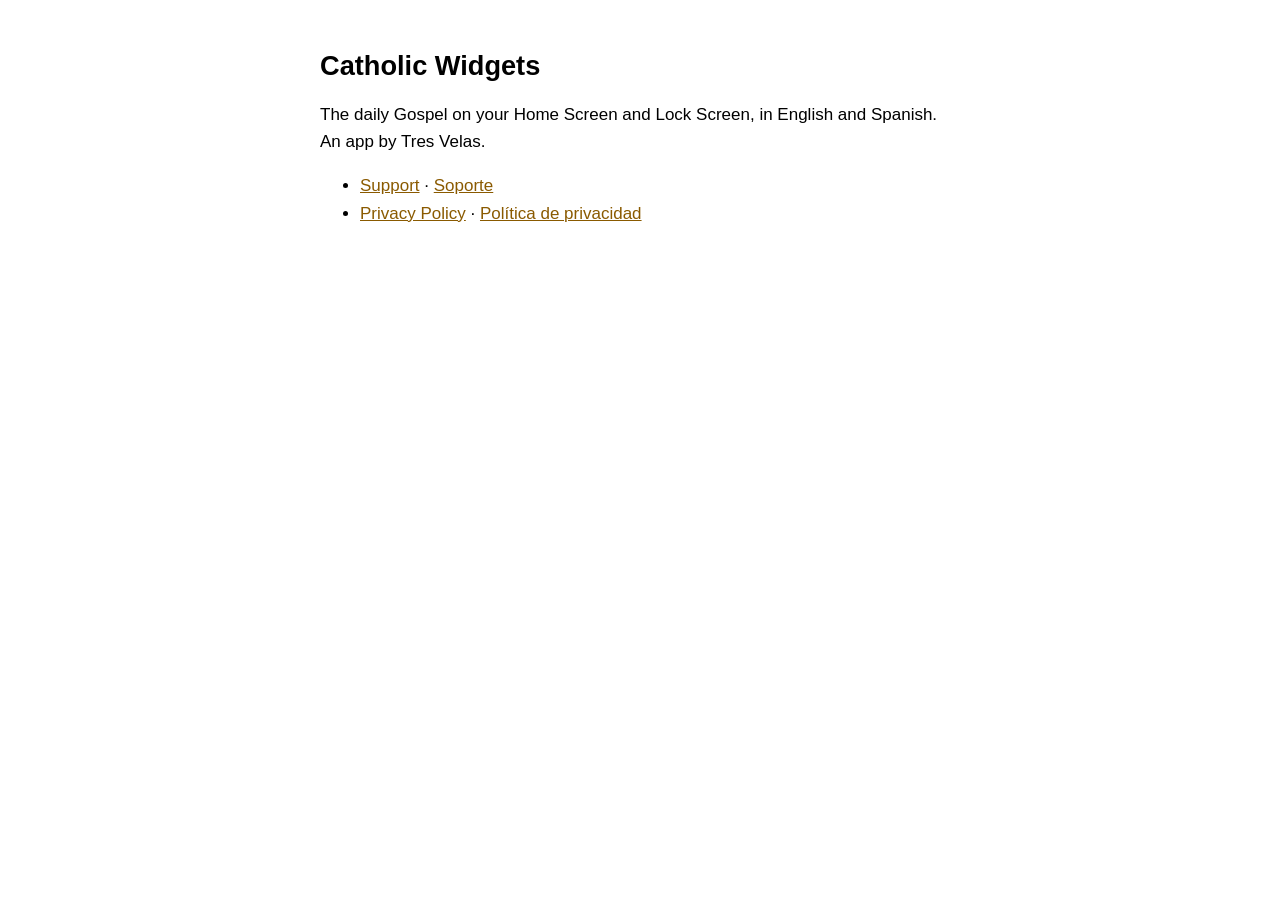
==== index.html @ 80abe58a "Publish support and privacy pages and the daily feed Co-Authored-By: Claude Fable 5.2 <noreply@anthr" ====
<!DOCTYPE html>
<html lang="en">
<head>
<meta charset="utf-8">
<meta name="viewport" content="width=device-width, initial-scale=1">
<title>Catholic Widgets</title>
<link rel="stylesheet" href="style.css">
</head>
<body>
<h1>Catholic Widgets</h1>
<p>The daily Gospel on your Home Screen and Lock Screen, in English and Spanish. An app by Tres Velas.</p>
<ul>
  <li><a href="support.html">Support</a> · <a href="support-es.html">Soporte</a></li>
  <li><a href="privacy.html">Privacy Policy</a> · <a href="privacy-es.html">Política de privacidad</a></li>
</ul>
</body>
</html>
---- style.css ----
:root { color-scheme: light dark; }
body {
  font: 17px/1.6 -apple-system, BlinkMacSystemFont, "Segoe UI", Roboto, sans-serif;
  max-width: 40rem;
  margin: 0 auto;
  padding: 2rem 1.25rem 4rem;
}
h1 { font-size: 1.7rem; line-height: 1.2; }
h2 { font-size: 1.15rem; margin-top: 2rem; }
.meta, .lang { color: gray; font-size: 0.9rem; }
a { color: #8a5a00; }
@media (prefers-color-scheme: dark) { a { color: #e6b455; } }
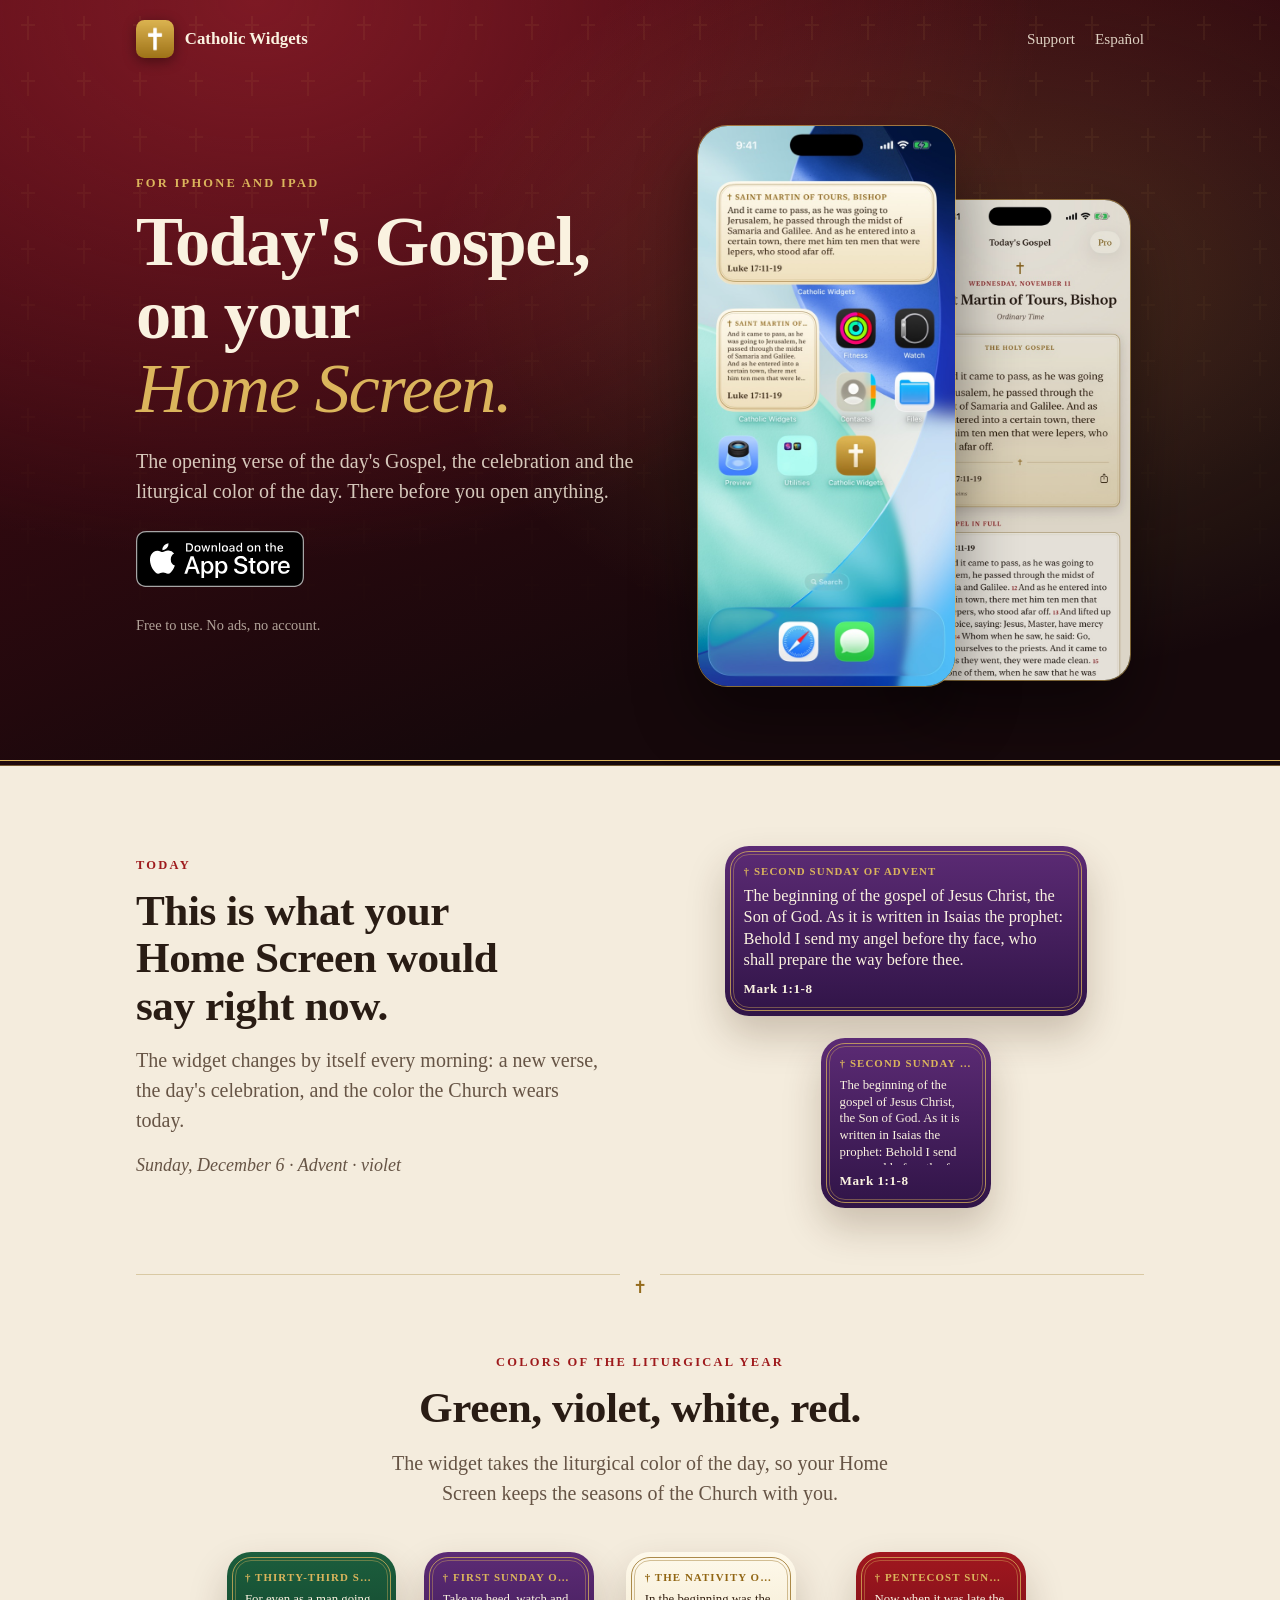
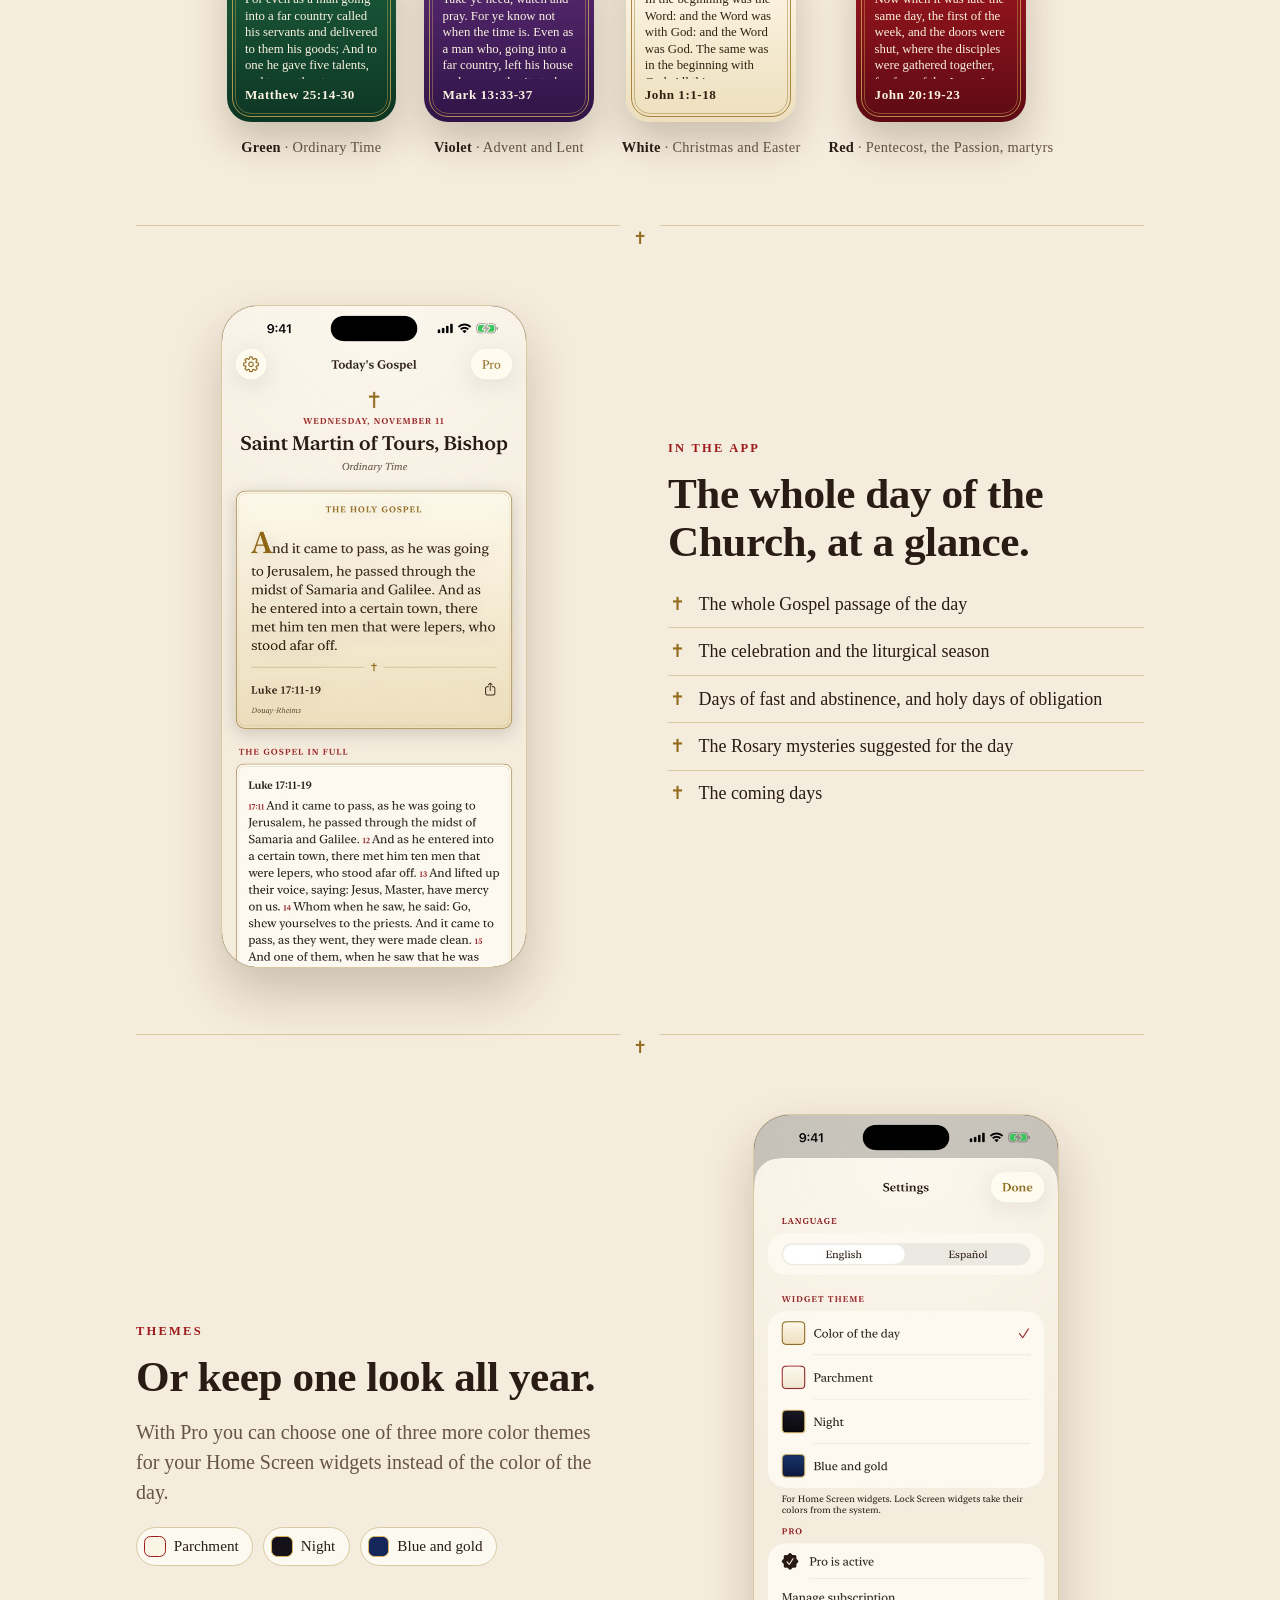
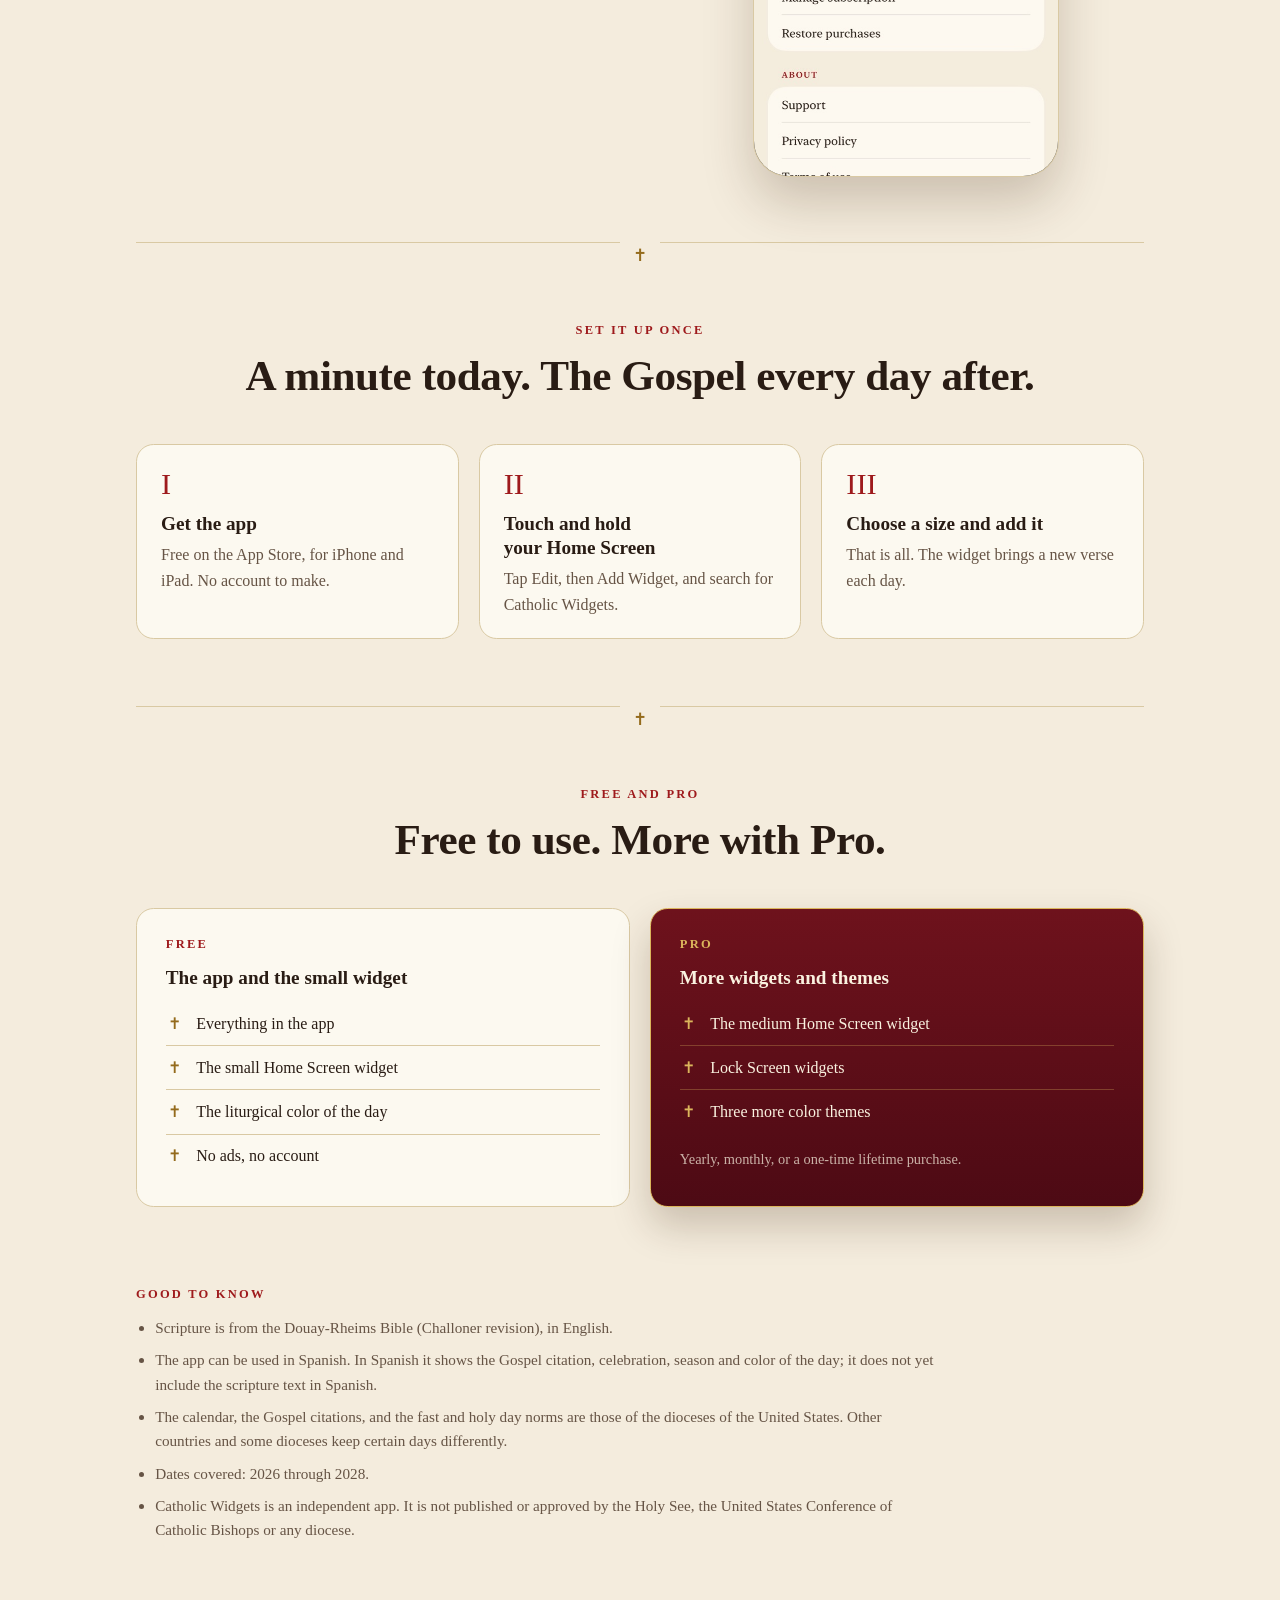
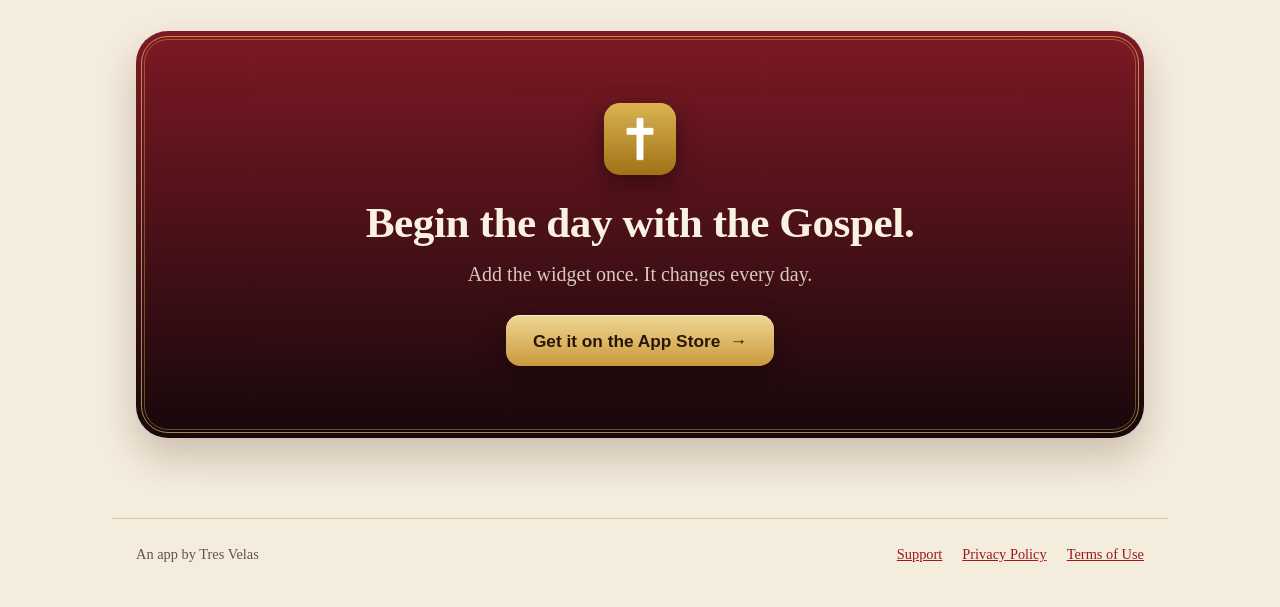
==== commit c26caafd: "Publish the landing page in English and Spanish Source: catholic-widgets-app 84e1ea7." ====
--- a/index.html
+++ b/index.html
@@ -3,15 +3,190 @@
 <head>
 <meta charset="utf-8">
 <meta name="viewport" content="width=device-width, initial-scale=1">
-<title>Catholic Widgets</title>
-<link rel="stylesheet" href="style.css">
+<title>Catholic Widgets: the daily Gospel on your Home Screen</title>
+<meta name="description" content="The opening of today's Gospel on your iPhone Home Screen and Lock Screen, with the celebration and liturgical color of the day. English and Spanish. No ads, no account.">
+<meta name="apple-itunes-app" content="app-id=6833285735">
+<meta name="theme-color" content="#4d0a14">
+<meta property="og:type" content="website">
+<meta property="og:title" content="Catholic Widgets: the daily Gospel on your Home Screen">
+<meta property="og:description" content="Today's Gospel, celebration and liturgical color on your Home Screen and Lock Screen.">
+<meta property="og:image" content="https://tresvelas.github.io/catholic-widgets/img/home-en.jpg">
+<link rel="alternate" hreflang="es" href="index-es.html">
+<link rel="icon" href="img/icon.png">
+<link rel="apple-touch-icon" href="img/icon.png">
+<link rel="stylesheet" href="landing.css">
 </head>
 <body>
-<h1>Catholic Widgets</h1>
-<p>The daily Gospel on your Home Screen and Lock Screen, in English and Spanish. An app by Tres Velas.</p>
-<ul>
-  <li><a href="support.html">Support</a> · <a href="support-es.html">Soporte</a></li>
-  <li><a href="privacy.html">Privacy Policy</a> · <a href="privacy-es.html">Política de privacidad</a></li>
-</ul>
+
+<div class="hero">
+  <header class="wrap top">
+    <a class="brand" href="index.html"><img src="img/icon.png" alt="" width="40" height="40">Catholic Widgets</a>
+    <nav>
+      <a class="hide-s" href="support.html">Support</a>
+      <a href="index-es.html" lang="es">Español</a>
+    </nav>
+  </header>
+
+  <div class="wrap hero-grid">
+    <div>
+      <p class="label">For iPhone and iPad</p>
+      <h1>Today's Gospel, on your <em>Home Screen.</em></h1>
+      <p class="lede">The opening verse of the day's Gospel, the celebration and the liturgical color of the day. There before you open anything.</p>
+      <a class="badge" href="https://apps.apple.com/app/id6833285735"><img src="img/app-store-badge-en.svg" width="120" height="40" alt="Download on the App Store"></a>
+      <span class="small cta-note">Free to use. No ads, no account.</span>
+    </div>
+    <div class="duo">
+      <div class="shot"><img src="img/home-en.jpg" width="598" height="1300" alt="An iPhone Home Screen with two Catholic Widgets showing the day's Gospel verse and celebration"></div>
+      <div class="shot"><img src="img/today-en.jpg" width="598" height="1300" alt="The Today screen of the app with the Gospel passage of the day"></div>
+    </div>
+  </div>
+</div>
+
+<main>
+
+<section class="wrap split reveal" id="today" hidden>
+  <div>
+    <p class="label">Today</p>
+    <h2>This is what your Home Screen would say right now.</h2>
+    <p class="lede">The widget changes by itself every morning: a new verse, the day's celebration, and the color the Church wears today.</p>
+    <p class="today-date"></p>
+  </div>
+  <div class="today-widgets" aria-label="Today's widget, in two sizes">
+    <div class="w w-md"><p class="w-h"></p><p class="w-t"></p><p class="w-r"></p></div>
+    <div class="w w-sm"><p class="w-h"></p><p class="w-t"></p><p class="w-r"></p></div>
+  </div>
+</section>
+
+<hr class="rule" id="today-rule" hidden>
+
+<section class="wrap colors reveal">
+  <p class="label">Colors of the liturgical year</p>
+  <h2>Green, violet, white, red.</h2>
+  <p class="lede">The widget takes the liturgical color of the day, so your Home Screen keeps the seasons of the Church with you.</p>
+  <ul class="swatches">
+    <li>
+      <div class="w w-sm"><p class="w-h">Thirty-Third Sunday in Ordinary Time</p><p class="w-t">For even as a man going into a far country called his servants and delivered to them his goods; And to one he gave five talents, and to another two, and to another one, to every one according to his proper ability…</p><p class="w-r">Matthew 25:14-30</p></div>
+      <span class="small"><b>Green</b> · Ordinary Time</span>
+    </li>
+    <li>
+      <div class="w w-sm violet"><p class="w-h">First Sunday of Advent</p><p class="w-t">Take ye heed, watch and pray. For ye know not when the time is. Even as a man who, going into a far country, left his house and gave authority to his servants over every work and commanded the porter to watch.</p><p class="w-r">Mark 13:33-37</p></div>
+      <span class="small"><b>Violet</b> · Advent and Lent</span>
+    </li>
+    <li>
+      <div class="w w-sm white"><p class="w-h">The Nativity of the Lord (Christmas)</p><p class="w-t">In the beginning was the Word: and the Word was with God: and the Word was God. The same was in the beginning with God. All things were made by him: and without him was made nothing that was made.</p><p class="w-r">John 1:1-18</p></div>
+      <span class="small"><b>White</b> · Christmas and Easter</span>
+    </li>
+    <li>
+      <div class="w w-sm red"><p class="w-h">Pentecost Sunday</p><p class="w-t">Now when it was late the same day, the first of the week, and the doors were shut, where the disciples were gathered together, for fear of the Jews, Jesus came and stood in the midst and said to them: Peace be to you.</p><p class="w-r">John 20:19-23</p></div>
+      <span class="small"><b>Red</b> · Pentecost, the Passion, martyrs</span>
+    </li>
+  </ul>
+</section>
+
+<hr class="rule">
+
+<section class="wrap split reveal">
+  <div class="shot solo"><img src="img/today-en.jpg" width="598" height="1300" loading="lazy" alt="The Today screen of the app with the Gospel passage of the day"></div>
+  <div>
+    <p class="label">In the app</p>
+    <h2>The whole day of the Church, at a glance.</h2>
+    <ul class="ticks">
+      <li>The whole Gospel passage of the day</li>
+      <li>The celebration and the liturgical season</li>
+      <li>Days of fast and abstinence, and holy days of obligation</li>
+      <li>The Rosary mysteries suggested for the day</li>
+      <li>The coming days</li>
+    </ul>
+  </div>
+</section>
+
+<hr class="rule">
+
+<section class="wrap split flip reveal">
+  <div class="shot solo"><img src="img/themes-en.jpg" width="598" height="1300" loading="lazy" alt="The theme picker with four widget color themes"></div>
+  <div>
+    <p class="label">Themes</p>
+    <h2>Or keep one look all year.</h2>
+    <p class="lede">With Pro you can choose one of three more color themes for your Home Screen widgets instead of the color of the day.</p>
+    <ul class="themes">
+      <li><i style="background:#fbf5e6;border-color:#9e1a1c"></i>Parchment</li>
+      <li><i style="background:#14111a"></i>Night</li>
+      <li><i style="background:#14265a"></i>Blue and gold</li>
+    </ul>
+  </div>
+</section>
+
+<hr class="rule">
+
+<section class="wrap center reveal">
+  <p class="label">Set it up once</p>
+  <h2>A minute today. The Gospel every day after.</h2>
+  <ol class="steps">
+    <li><h3>Get the app</h3><p>Free on the App Store, for iPhone and iPad. No account to make.</p></li>
+    <li><h3>Touch and hold your Home Screen</h3><p>Tap Edit, then Add Widget, and search for Catholic Widgets.</p></li>
+    <li><h3>Choose a size and add it</h3><p>That is all. The widget brings a new verse each day.</p></li>
+  </ol>
+</section>
+
+<hr class="rule">
+
+<section class="wrap center reveal">
+  <p class="label">Free and Pro</p>
+  <h2>Free to use. More with Pro.</h2>
+  <div class="cards">
+    <div class="card">
+      <p class="label">Free</p>
+      <h3>The app and the small widget</h3>
+      <ul class="ticks">
+        <li>Everything in the app</li>
+        <li>The small Home Screen widget</li>
+        <li>The liturgical color of the day</li>
+        <li>No ads, no account</li>
+      </ul>
+    </div>
+    <div class="card pro">
+      <p class="label">Pro</p>
+      <h3>More widgets and themes</h3>
+      <ul class="ticks">
+        <li>The medium Home Screen widget</li>
+        <li>Lock Screen widgets</li>
+        <li>Three more color themes</li>
+      </ul>
+      <p class="small">Yearly, monthly, or a one-time lifetime purchase.</p>
+    </div>
+  </div>
+</section>
+
+<section class="wrap notes">
+  <p class="label">Good to know</p>
+  <ul>
+    <li>Scripture is from the Douay-Rheims Bible (Challoner revision), in English.</li>
+    <li>The app can be used in Spanish. In Spanish it shows the Gospel citation, celebration, season and color of the day; it does not yet include the scripture text in Spanish.</li>
+    <li>The calendar, the Gospel citations, and the fast and holy day norms are those of the dioceses of the United States. Other countries and some dioceses keep certain days differently.</li>
+    <li>Dates covered: 2026 through 2028.</li>
+    <li>Catholic Widgets is an independent app. It is not published or approved by the Holy See, the United States Conference of Catholic Bishops or any diocese.</li>
+  </ul>
+</section>
+
+<section class="wrap closing reveal">
+  <div class="w">
+    <img src="img/icon.png" alt="" width="72" height="72" loading="lazy">
+    <h2>Begin the day with the Gospel.</h2>
+    <p class="lede">Add the widget once. It changes every day.</p>
+    <a class="cta" href="https://apps.apple.com/app/id6833285735">Get it on the App Store</a>
+  </div>
+</section>
+</main>
+
+<footer class="wrap">
+  <span>An app by Tres Velas</span>
+  <nav>
+    <a href="support.html">Support</a>
+    <a href="privacy.html">Privacy Policy</a>
+    <a href="https://www.apple.com/legal/internet-services/itunes/dev/stdeula/">Terms of Use</a>
+  </nav>
+</footer>
+
+<script src="landing.js" defer></script>
 </body>
 </html>
--- a/landing.css
+++ b/landing.css
@@ -0,0 +1,373 @@
+/* Landing page only. The support and privacy pages use style.css.
+   Colours follow the app's missal theme (Shared/Theme.swift). */
+:root {
+  color-scheme: light dark;
+  --parchment: #f4ecdd;
+  --vellum: #fcf9f0;
+  --ink: #291c14;
+  --ink-soft: #665445;
+  --rubric: #9e1a1c;
+  --gold: #946b1c;
+  --rule: #d9c9a3;
+  --shadow: rgba(60, 30, 10, 0.22);
+  /* Fixed tones, the same in light and dark. */
+  --burgundy: #6e121c;
+  --burgundy-deep: #4d0a14;
+  --night: #16080b;
+  --ivory: #faf2e0;
+  --gold-leaf: #dbb55c;
+  --serif: ui-serif, "New York", "Iowan Old Style", "Palatino Linotype", Palatino, "Book Antiqua", Georgia, serif;
+  --sans: -apple-system, BlinkMacSystemFont, "Segoe UI", Roboto, sans-serif;
+}
+@media (prefers-color-scheme: dark) {
+  :root {
+    --parchment: #110e11;
+    --vellum: #201c1b;
+    --ink: #ede3cc;
+    --ink-soft: #b3a68f;
+    --rubric: #e0665c;
+    --gold: #d6ad57;
+    --rule: #4a3f2c;
+    --shadow: rgba(0, 0, 0, 0.5);
+  }
+}
+
+* { box-sizing: border-box; }
+html { -webkit-text-size-adjust: 100%; scroll-behavior: smooth; }
+body {
+  margin: 0;
+  background: var(--parchment);
+  color: var(--ink);
+  font: 18px/1.6 var(--serif);
+  -webkit-font-smoothing: antialiased;
+}
+a { color: var(--rubric); }
+img { max-width: 100%; height: auto; display: block; }
+[hidden] { display: none !important; }
+
+.wrap { max-width: 66rem; margin: 0 auto; padding-left: 1.5rem; padding-right: 1.5rem; }
+
+.label {
+  font: 600 0.78rem/1.2 var(--serif);
+  letter-spacing: 0.18em;
+  text-transform: uppercase;
+  color: var(--rubric);
+  margin: 0 0 0.9rem;
+}
+h1, h2, h3 { font-weight: 600; text-wrap: balance; }
+h1 { font-size: clamp(2.5rem, 6vw, 4.4rem); line-height: 1.04; margin: 0 0 1.3rem; letter-spacing: -0.02em; }
+h2 { font-size: clamp(1.8rem, 3.6vw, 2.7rem); line-height: 1.1; margin: 0 0 1rem; letter-spacing: -0.01em; }
+h3 { font-size: 1.2rem; line-height: 1.25; margin: 0 0 0.4rem; }
+p { margin: 0 0 1rem; }
+.lede { font-size: 1.25rem; line-height: 1.5; color: var(--ink-soft); max-width: 33rem; }
+.small { font-size: 0.9rem; color: var(--ink-soft); }
+.center { text-align: center; }
+.center .lede, .colors .lede { margin-left: auto; margin-right: auto; }
+
+/* ---------- Hero: always dark, like a missal cover ---------- */
+.hero {
+  position: relative;
+  overflow: hidden;
+  color: var(--ivory);
+  background:
+    radial-gradient(60rem 40rem at 78% 38%, rgba(219, 181, 92, 0.2), transparent 60%),
+    radial-gradient(70rem 50rem at 20% 0%, #7d1924, transparent 70%),
+    linear-gradient(160deg, var(--burgundy-deep), var(--night) 75%);
+}
+.hero::before { /* faint field of crosses, as on a stamped binding */
+  content: "";
+  position: absolute;
+  inset: 0;
+  opacity: 0.07;
+  background-image: url("data:image/svg+xml,%3Csvg xmlns='http://www.w3.org/2000/svg' width='56' height='56'%3E%3Cpath d='M27 16h2v8h6v2h-6v14h-2V26h-6v-2h6z' fill='%23dbb55c'/%3E%3C/svg%3E");
+  -webkit-mask-image: linear-gradient(to bottom, #000, transparent 85%);
+  mask-image: linear-gradient(to bottom, #000, transparent 85%);
+  pointer-events: none;
+}
+.hero::after { /* gold fillet along the lower edge */
+  content: "";
+  position: absolute;
+  left: 0; right: 0; bottom: 0;
+  height: 4px;
+  border-top: 1px solid var(--gold-leaf);
+  border-bottom: 1px solid rgba(219, 181, 92, 0.45);
+}
+.hero > * { position: relative; }
+
+.top {
+  display: flex;
+  justify-content: space-between;
+  align-items: center;
+  padding-top: 1.25rem;
+  padding-bottom: 1.25rem;
+  font-size: 0.95rem;
+}
+.top a { color: var(--ivory); text-decoration: none; }
+.top nav { display: flex; align-items: center; gap: 1.25rem; }
+.top nav a { opacity: 0.85; }
+.top nav a:hover { opacity: 1; text-decoration: underline; }
+.brand { display: flex; align-items: center; gap: 0.65rem; font-weight: 600; font-size: 1.05rem; }
+.brand img { width: 2.4rem; height: 2.4rem; border-radius: 22%; box-shadow: 0 0.2rem 0.8rem rgba(0, 0, 0, 0.4); }
+
+.hero-grid {
+  display: grid;
+  grid-template-columns: 1.05fr 0.95fr;
+  gap: 2.5rem;
+  align-items: center;
+  padding-top: 3rem;
+  padding-bottom: 5rem;
+}
+.hero .label { color: var(--gold-leaf); }
+.hero h1 em { font-style: italic; font-weight: 500; color: var(--gold-leaf); }
+.hero .lede { color: rgba(250, 242, 224, 0.82); }
+.hero .small { color: rgba(250, 242, 224, 0.66); }
+
+.cta {
+  display: inline-flex;
+  align-items: center;
+  gap: 0.6rem;
+  margin-top: 0.9rem;
+  padding: 0.95rem 1.7rem;
+  border-radius: 0.9rem;
+  background: linear-gradient(#f0d795, #c9993a);
+  color: #2a1608;
+  text-decoration: none;
+  font: 600 1.08rem/1.2 var(--sans);
+  box-shadow: 0 0.6rem 1.6rem rgba(0, 0, 0, 0.35), inset 0 1px 0 rgba(255, 255, 255, 0.55);
+  transition: transform 0.15s ease, filter 0.15s ease;
+}
+.cta::after { content: "\2192"; transition: transform 0.15s ease; }
+.cta:hover, .cta:focus-visible { filter: brightness(1.06); transform: translateY(-1px); }
+.cta:hover::after { transform: translateX(3px); }
+.cta-note { display: block; margin-top: 0.9rem; }
+/* Apple's official badge, unaltered. Apple asks for at least 40px height and clear space around it. */
+.badge { display: inline-block; margin: 0.6rem 0 0.2rem; border-radius: 0.6rem; }
+.badge img { height: 3.5rem; width: auto; }
+.cta.red {
+  background: linear-gradient(var(--burgundy), var(--burgundy-deep));
+  color: var(--ivory);
+  border: 1px solid var(--gold-leaf);
+  box-shadow: 0 0.6rem 1.4rem var(--shadow);
+}
+
+/* A screenshot, shown as a screenshot: rounded, with a gold hairline. */
+.shot {
+  border-radius: 11.5% / 5.3%;
+  overflow: hidden;
+  box-shadow: 0 0 0 1px rgba(219, 181, 92, 0.6), 0 2rem 4rem rgba(0, 0, 0, 0.45);
+  background: #1b1716;
+}
+.shot img { width: 100%; }
+.duo { display: flex; justify-content: center; align-items: flex-start; }
+.duo .shot:first-child { width: 56%; z-index: 2; }
+.duo .shot:last-child { width: 48%; margin-left: -10%; margin-top: 16%; filter: brightness(0.9); }
+.solo { width: min(100%, 19rem); margin: 0 auto; box-shadow: 0 0 0 1px var(--rule), 0 1.6rem 3.2rem var(--shadow); }
+
+/* ---------- Sections ---------- */
+section { padding-top: 5rem; padding-bottom: 5rem; }
+.rule {
+  border: 0;
+  height: 1px;
+  background: var(--rule);
+  margin: 0 auto;
+  max-width: 63rem;
+  overflow: visible;
+}
+.rule::after {
+  content: "\271D";
+  display: block;
+  width: 2.5rem;
+  margin: -0.85rem auto 0;
+  text-align: center;
+  color: var(--gold);
+  background: var(--parchment);
+  font-size: 1.05rem;
+  line-height: 1.7rem;
+}
+
+.split {
+  display: grid;
+  grid-template-columns: 1fr 1fr;
+  gap: 3.5rem;
+  align-items: center;
+}
+.split.flip > :first-child { order: 2; }
+
+/* ---------- Widgets drawn in CSS, in the vestment colours of Theme.swift ---------- */
+.w {
+  --top: #1c5e3d; --bottom: #0d3624; --w-ink: var(--ivory); --w-accent: var(--gold-leaf);
+  position: relative;
+  display: flex;
+  flex-direction: column;
+  gap: 0.3rem;
+  padding: 1.05rem 1.15rem;
+  border-radius: 1.5rem;
+  background: linear-gradient(var(--top), var(--bottom));
+  color: var(--w-ink);
+  box-shadow: 0 1.2rem 2.4rem var(--shadow);
+  text-align: left;
+}
+.w::before, .w::after {
+  content: "";
+  position: absolute;
+  pointer-events: none;
+  border: 1px solid var(--w-accent);
+}
+.w::before { inset: 5px; border-radius: calc(1.5rem - 5px); opacity: 0.75; }
+.w::after { inset: 8px; border-radius: calc(1.5rem - 8px); opacity: 0.4; }
+.w.white { --top: #fef9eb; --bottom: #eddfbd; --w-ink: #332112; --w-accent: #916614; }
+.w.red { --top: #a1171f; --bottom: #5c0a14; }
+.w.violet { --top: #5c2b75; --bottom: #301447; }
+.w p { margin: 0; }
+.w-h {
+  font-size: 0.68rem;
+  font-weight: 600;
+  letter-spacing: 0.1em;
+  text-transform: uppercase;
+  color: var(--w-accent);
+  white-space: nowrap;
+  overflow: hidden;
+  text-overflow: ellipsis;
+}
+.w-h::before { content: "\2020\00a0"; }
+.w-t {
+  flex: 1;
+  min-height: 0;
+  display: -webkit-box;
+  -webkit-box-orient: vertical;
+  overflow: hidden;
+  line-height: 1.3;
+}
+.w-r { font-size: 0.82rem; font-weight: 600; letter-spacing: 0.04em; white-space: nowrap; overflow: hidden; text-overflow: ellipsis; }
+.w-sm { width: 10.6rem; height: 10.6rem; }
+.w-sm .w-t { font-size: 0.8rem; -webkit-line-clamp: 6; line-clamp: 6; }
+.w-md { width: min(100%, 22.6rem); height: 10.6rem; }
+.w-md .w-t { font-size: 1.02rem; -webkit-line-clamp: 4; line-clamp: 4; }
+
+.today-widgets { display: flex; flex-direction: column; align-items: center; gap: 1.4rem; }
+.today-date { font-style: italic; color: var(--ink-soft); }
+
+.colors { text-align: center; }
+.swatches {
+  display: grid;
+  grid-template-columns: repeat(4, auto);
+  justify-content: center;
+  gap: 2rem 1.75rem;
+  margin: 2.75rem 0 0;
+  padding: 0;
+  list-style: none;
+}
+.swatches li { display: flex; flex-direction: column; align-items: center; gap: 0.9rem; }
+.swatches .small { letter-spacing: 0.02em; }
+.swatches b { color: var(--ink); font-weight: 600; }
+
+/* ---------- Lists, steps, cards ---------- */
+.ticks { list-style: none; padding: 0; margin: 0 0 1rem; }
+.ticks li { position: relative; padding: 0.55rem 0 0.55rem 1.9rem; border-bottom: 1px solid var(--rule); }
+.ticks li:last-child { border-bottom: 0; }
+.ticks li::before { content: "\271D"; position: absolute; left: 0.15rem; color: var(--gold); }
+
+.themes { display: flex; flex-wrap: wrap; gap: 0.6rem; margin: 1.25rem 0 0; padding: 0; list-style: none; }
+.themes li {
+  display: inline-flex; align-items: center; gap: 0.5rem;
+  padding: 0.4rem 0.85rem 0.4rem 0.45rem;
+  border: 1px solid var(--rule); border-radius: 999px; background: var(--vellum);
+  font-size: 0.95rem;
+}
+.themes i { width: 1.35rem; height: 1.35rem; border-radius: 0.4rem; border: 1px solid var(--gold-leaf); }
+
+.steps { display: grid; grid-template-columns: repeat(3, 1fr); gap: 1.25rem; margin: 2.75rem 0 0; padding: 0; list-style: none; counter-reset: step; text-align: left; }
+.steps li {
+  counter-increment: step;
+  background: var(--vellum);
+  border: 1px solid var(--rule);
+  border-radius: 1.1rem;
+  padding: 1.5rem 1.5rem 1.3rem;
+}
+.steps li::before {
+  content: counter(step, upper-roman);
+  display: block;
+  font-size: 1.9rem;
+  line-height: 1;
+  color: var(--rubric);
+  margin-bottom: 0.8rem;
+}
+.steps p { margin: 0; color: var(--ink-soft); font-size: 1rem; }
+
+.cards { display: grid; grid-template-columns: 1fr 1fr; gap: 1.25rem; margin-top: 2.75rem; text-align: left; }
+.card {
+  position: relative;
+  background: var(--vellum);
+  border: 1px solid var(--rule);
+  border-radius: 1.1rem;
+  padding: 1.75rem 1.8rem;
+}
+.card p:last-child { margin-bottom: 0; }
+.card.pro {
+  background: linear-gradient(var(--burgundy), var(--burgundy-deep));
+  border-color: var(--gold-leaf);
+  color: var(--ivory);
+  box-shadow: 0 1.2rem 2.4rem var(--shadow);
+}
+.card.pro .label { color: var(--gold-leaf); }
+.card.pro .ticks li { border-color: rgba(219, 181, 92, 0.3); }
+.card.pro .ticks li::before { color: var(--gold-leaf); }
+.card .ticks { margin: 0.75rem 0 0; font-size: 1rem; }
+.card .small { margin-top: 0.9rem; }
+.card.pro .small { color: rgba(250, 242, 224, 0.72); }
+
+.notes { padding-top: 0; }
+.notes ul { padding-left: 1.2rem; margin: 0; color: var(--ink-soft); font-size: 0.95rem; max-width: 50rem; }
+.notes li { margin-bottom: 0.5rem; }
+
+/* ---------- Closing: one large red widget ---------- */
+.closing { padding-top: 0; }
+.closing .w {
+  --top: #7d1924; --bottom: var(--night);
+  align-items: center;
+  text-align: center;
+  padding: 4.5rem 1.5rem;
+  border-radius: 2rem;
+  gap: 0;
+}
+.closing .w::before { border-radius: calc(2rem - 5px); }
+.closing .w::after { border-radius: calc(2rem - 8px); }
+.closing img { width: 4.5rem; height: 4.5rem; border-radius: 22%; margin-bottom: 1.5rem; box-shadow: 0 0.6rem 1.6rem rgba(0, 0, 0, 0.4); }
+.closing .lede { color: rgba(250, 242, 224, 0.82); margin: 0 auto 0.75rem; }
+.closing .w h2 { margin-bottom: 0.8rem; }
+
+footer {
+  border-top: 1px solid var(--rule);
+  padding-top: 1.5rem;
+  padding-bottom: 2.5rem;
+  font-size: 0.9rem;
+  color: var(--ink-soft);
+  display: flex;
+  flex-wrap: wrap;
+  gap: 0.5rem 1.5rem;
+  justify-content: space-between;
+}
+footer nav { display: flex; flex-wrap: wrap; gap: 0.5rem 1.25rem; }
+
+/* Sections rise gently into place; off when the visitor asks for less motion. */
+@media (prefers-reduced-motion: no-preference) {
+  .js .reveal { opacity: 0; transform: translateY(1.25rem); transition: opacity 0.7s ease, transform 0.7s ease; }
+  .js .reveal.in { opacity: 1; transform: none; }
+}
+
+@media (max-width: 820px) {
+  section { padding-top: 3.5rem; padding-bottom: 3.5rem; }
+  .hero-grid, .split { grid-template-columns: 1fr; gap: 2.5rem; }
+  .hero-grid { padding-top: 1.5rem; padding-bottom: 3.5rem; }
+  .split.flip > :first-child { order: 0; }
+  .duo { max-width: 24rem; margin: 0 auto; }
+  .swatches { grid-template-columns: repeat(2, auto); gap: 1.5rem 1rem; }
+  .steps, .cards { grid-template-columns: 1fr; }
+  .solo { width: min(74%, 17rem); }
+  .closing .w { padding: 3.25rem 1.25rem; }
+}
+@media (max-width: 400px) {
+  .w-sm { width: 9.4rem; height: 9.4rem; }
+  .w-sm .w-t { font-size: 0.72rem; }
+  .top nav a.hide-s { display: none; }
+}
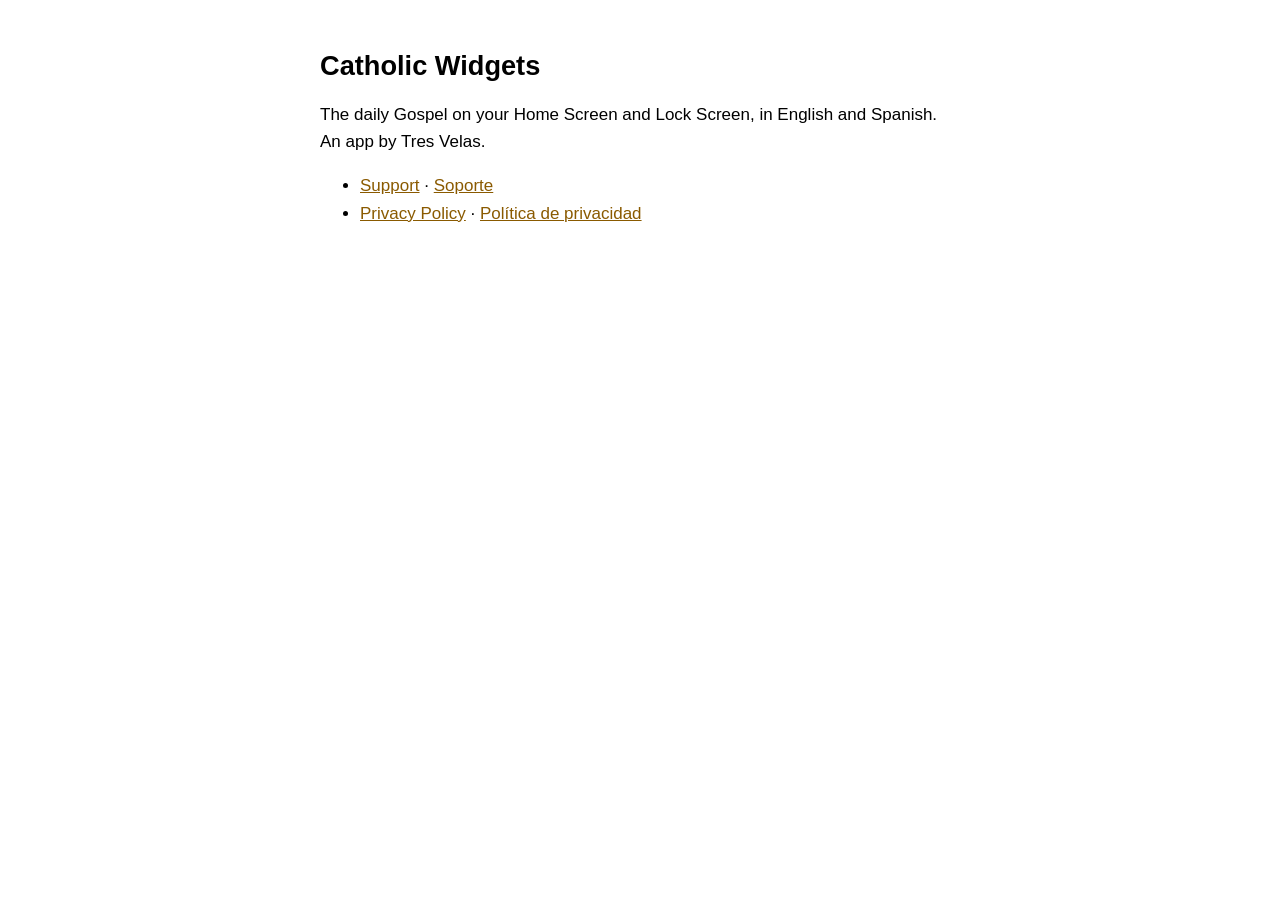
==== commit 91568fc2: "Revert "Publish the landing page in English and Spanish" This reverts commit c26caafd1e938bdac641b32" ====
--- a/index.html
+++ b/index.html
@@ -3,190 +3,15 @@
 <head>
 <meta charset="utf-8">
 <meta name="viewport" content="width=device-width, initial-scale=1">
-<title>Catholic Widgets: the daily Gospel on your Home Screen</title>
-<meta name="description" content="The opening of today's Gospel on your iPhone Home Screen and Lock Screen, with the celebration and liturgical color of the day. English and Spanish. No ads, no account.">
-<meta name="apple-itunes-app" content="app-id=6833285735">
-<meta name="theme-color" content="#4d0a14">
-<meta property="og:type" content="website">
-<meta property="og:title" content="Catholic Widgets: the daily Gospel on your Home Screen">
-<meta property="og:description" content="Today's Gospel, celebration and liturgical color on your Home Screen and Lock Screen.">
-<meta property="og:image" content="https://tresvelas.github.io/catholic-widgets/img/home-en.jpg">
-<link rel="alternate" hreflang="es" href="index-es.html">
-<link rel="icon" href="img/icon.png">
-<link rel="apple-touch-icon" href="img/icon.png">
-<link rel="stylesheet" href="landing.css">
+<title>Catholic Widgets</title>
+<link rel="stylesheet" href="style.css">
 </head>
 <body>
-
-<div class="hero">
-  <header class="wrap top">
-    <a class="brand" href="index.html"><img src="img/icon.png" alt="" width="40" height="40">Catholic Widgets</a>
-    <nav>
-      <a class="hide-s" href="support.html">Support</a>
-      <a href="index-es.html" lang="es">Español</a>
-    </nav>
-  </header>
-
-  <div class="wrap hero-grid">
-    <div>
-      <p class="label">For iPhone and iPad</p>
-      <h1>Today's Gospel, on your <em>Home Screen.</em></h1>
-      <p class="lede">The opening verse of the day's Gospel, the celebration and the liturgical color of the day. There before you open anything.</p>
-      <a class="badge" href="https://apps.apple.com/app/id6833285735"><img src="img/app-store-badge-en.svg" width="120" height="40" alt="Download on the App Store"></a>
-      <span class="small cta-note">Free to use. No ads, no account.</span>
-    </div>
-    <div class="duo">
-      <div class="shot"><img src="img/home-en.jpg" width="598" height="1300" alt="An iPhone Home Screen with two Catholic Widgets showing the day's Gospel verse and celebration"></div>
-      <div class="shot"><img src="img/today-en.jpg" width="598" height="1300" alt="The Today screen of the app with the Gospel passage of the day"></div>
-    </div>
-  </div>
-</div>
-
-<main>
-
-<section class="wrap split reveal" id="today" hidden>
-  <div>
-    <p class="label">Today</p>
-    <h2>This is what your Home Screen would say right now.</h2>
-    <p class="lede">The widget changes by itself every morning: a new verse, the day's celebration, and the color the Church wears today.</p>
-    <p class="today-date"></p>
-  </div>
-  <div class="today-widgets" aria-label="Today's widget, in two sizes">
-    <div class="w w-md"><p class="w-h"></p><p class="w-t"></p><p class="w-r"></p></div>
-    <div class="w w-sm"><p class="w-h"></p><p class="w-t"></p><p class="w-r"></p></div>
-  </div>
-</section>
-
-<hr class="rule" id="today-rule" hidden>
-
-<section class="wrap colors reveal">
-  <p class="label">Colors of the liturgical year</p>
-  <h2>Green, violet, white, red.</h2>
-  <p class="lede">The widget takes the liturgical color of the day, so your Home Screen keeps the seasons of the Church with you.</p>
-  <ul class="swatches">
-    <li>
-      <div class="w w-sm"><p class="w-h">Thirty-Third Sunday in Ordinary Time</p><p class="w-t">For even as a man going into a far country called his servants and delivered to them his goods; And to one he gave five talents, and to another two, and to another one, to every one according to his proper ability…</p><p class="w-r">Matthew 25:14-30</p></div>
-      <span class="small"><b>Green</b> · Ordinary Time</span>
-    </li>
-    <li>
-      <div class="w w-sm violet"><p class="w-h">First Sunday of Advent</p><p class="w-t">Take ye heed, watch and pray. For ye know not when the time is. Even as a man who, going into a far country, left his house and gave authority to his servants over every work and commanded the porter to watch.</p><p class="w-r">Mark 13:33-37</p></div>
-      <span class="small"><b>Violet</b> · Advent and Lent</span>
-    </li>
-    <li>
-      <div class="w w-sm white"><p class="w-h">The Nativity of the Lord (Christmas)</p><p class="w-t">In the beginning was the Word: and the Word was with God: and the Word was God. The same was in the beginning with God. All things were made by him: and without him was made nothing that was made.</p><p class="w-r">John 1:1-18</p></div>
-      <span class="small"><b>White</b> · Christmas and Easter</span>
-    </li>
-    <li>
-      <div class="w w-sm red"><p class="w-h">Pentecost Sunday</p><p class="w-t">Now when it was late the same day, the first of the week, and the doors were shut, where the disciples were gathered together, for fear of the Jews, Jesus came and stood in the midst and said to them: Peace be to you.</p><p class="w-r">John 20:19-23</p></div>
-      <span class="small"><b>Red</b> · Pentecost, the Passion, martyrs</span>
-    </li>
-  </ul>
-</section>
-
-<hr class="rule">
-
-<section class="wrap split reveal">
-  <div class="shot solo"><img src="img/today-en.jpg" width="598" height="1300" loading="lazy" alt="The Today screen of the app with the Gospel passage of the day"></div>
-  <div>
-    <p class="label">In the app</p>
-    <h2>The whole day of the Church, at a glance.</h2>
-    <ul class="ticks">
-      <li>The whole Gospel passage of the day</li>
-      <li>The celebration and the liturgical season</li>
-      <li>Days of fast and abstinence, and holy days of obligation</li>
-      <li>The Rosary mysteries suggested for the day</li>
-      <li>The coming days</li>
-    </ul>
-  </div>
-</section>
-
-<hr class="rule">
-
-<section class="wrap split flip reveal">
-  <div class="shot solo"><img src="img/themes-en.jpg" width="598" height="1300" loading="lazy" alt="The theme picker with four widget color themes"></div>
-  <div>
-    <p class="label">Themes</p>
-    <h2>Or keep one look all year.</h2>
-    <p class="lede">With Pro you can choose one of three more color themes for your Home Screen widgets instead of the color of the day.</p>
-    <ul class="themes">
-      <li><i style="background:#fbf5e6;border-color:#9e1a1c"></i>Parchment</li>
-      <li><i style="background:#14111a"></i>Night</li>
-      <li><i style="background:#14265a"></i>Blue and gold</li>
-    </ul>
-  </div>
-</section>
-
-<hr class="rule">
-
-<section class="wrap center reveal">
-  <p class="label">Set it up once</p>
-  <h2>A minute today. The Gospel every day after.</h2>
-  <ol class="steps">
-    <li><h3>Get the app</h3><p>Free on the App Store, for iPhone and iPad. No account to make.</p></li>
-    <li><h3>Touch and hold your Home Screen</h3><p>Tap Edit, then Add Widget, and search for Catholic Widgets.</p></li>
-    <li><h3>Choose a size and add it</h3><p>That is all. The widget brings a new verse each day.</p></li>
-  </ol>
-</section>
-
-<hr class="rule">
-
-<section class="wrap center reveal">
-  <p class="label">Free and Pro</p>
-  <h2>Free to use. More with Pro.</h2>
-  <div class="cards">
-    <div class="card">
-      <p class="label">Free</p>
-      <h3>The app and the small widget</h3>
-      <ul class="ticks">
-        <li>Everything in the app</li>
-        <li>The small Home Screen widget</li>
-        <li>The liturgical color of the day</li>
-        <li>No ads, no account</li>
-      </ul>
-    </div>
-    <div class="card pro">
-      <p class="label">Pro</p>
-      <h3>More widgets and themes</h3>
-      <ul class="ticks">
-        <li>The medium Home Screen widget</li>
-        <li>Lock Screen widgets</li>
-        <li>Three more color themes</li>
-      </ul>
-      <p class="small">Yearly, monthly, or a one-time lifetime purchase.</p>
-    </div>
-  </div>
-</section>
-
-<section class="wrap notes">
-  <p class="label">Good to know</p>
-  <ul>
-    <li>Scripture is from the Douay-Rheims Bible (Challoner revision), in English.</li>
-    <li>The app can be used in Spanish. In Spanish it shows the Gospel citation, celebration, season and color of the day; it does not yet include the scripture text in Spanish.</li>
-    <li>The calendar, the Gospel citations, and the fast and holy day norms are those of the dioceses of the United States. Other countries and some dioceses keep certain days differently.</li>
-    <li>Dates covered: 2026 through 2028.</li>
-    <li>Catholic Widgets is an independent app. It is not published or approved by the Holy See, the United States Conference of Catholic Bishops or any diocese.</li>
-  </ul>
-</section>
-
-<section class="wrap closing reveal">
-  <div class="w">
-    <img src="img/icon.png" alt="" width="72" height="72" loading="lazy">
-    <h2>Begin the day with the Gospel.</h2>
-    <p class="lede">Add the widget once. It changes every day.</p>
-    <a class="cta" href="https://apps.apple.com/app/id6833285735">Get it on the App Store</a>
-  </div>
-</section>
-</main>
-
-<footer class="wrap">
-  <span>An app by Tres Velas</span>
-  <nav>
-    <a href="support.html">Support</a>
-    <a href="privacy.html">Privacy Policy</a>
-    <a href="https://www.apple.com/legal/internet-services/itunes/dev/stdeula/">Terms of Use</a>
-  </nav>
-</footer>
-
-<script src="landing.js" defer></script>
+<h1>Catholic Widgets</h1>
+<p>The daily Gospel on your Home Screen and Lock Screen, in English and Spanish. An app by Tres Velas.</p>
+<ul>
+  <li><a href="support.html">Support</a> · <a href="support-es.html">Soporte</a></li>
+  <li><a href="privacy.html">Privacy Policy</a> · <a href="privacy-es.html">Política de privacidad</a></li>
+</ul>
 </body>
 </html>
--- a/style.css
+++ b/style.css
@@ -0,0 +1,12 @@
+:root { color-scheme: light dark; }
+body {
+  font: 17px/1.6 -apple-system, BlinkMacSystemFont, "Segoe UI", Roboto, sans-serif;
+  max-width: 40rem;
+  margin: 0 auto;
+  padding: 2rem 1.25rem 4rem;
+}
+h1 { font-size: 1.7rem; line-height: 1.2; }
+h2 { font-size: 1.15rem; margin-top: 2rem; }
+.meta, .lang { color: gray; font-size: 0.9rem; }
+a { color: #8a5a00; }
+@media (prefers-color-scheme: dark) { a { color: #e6b455; } }
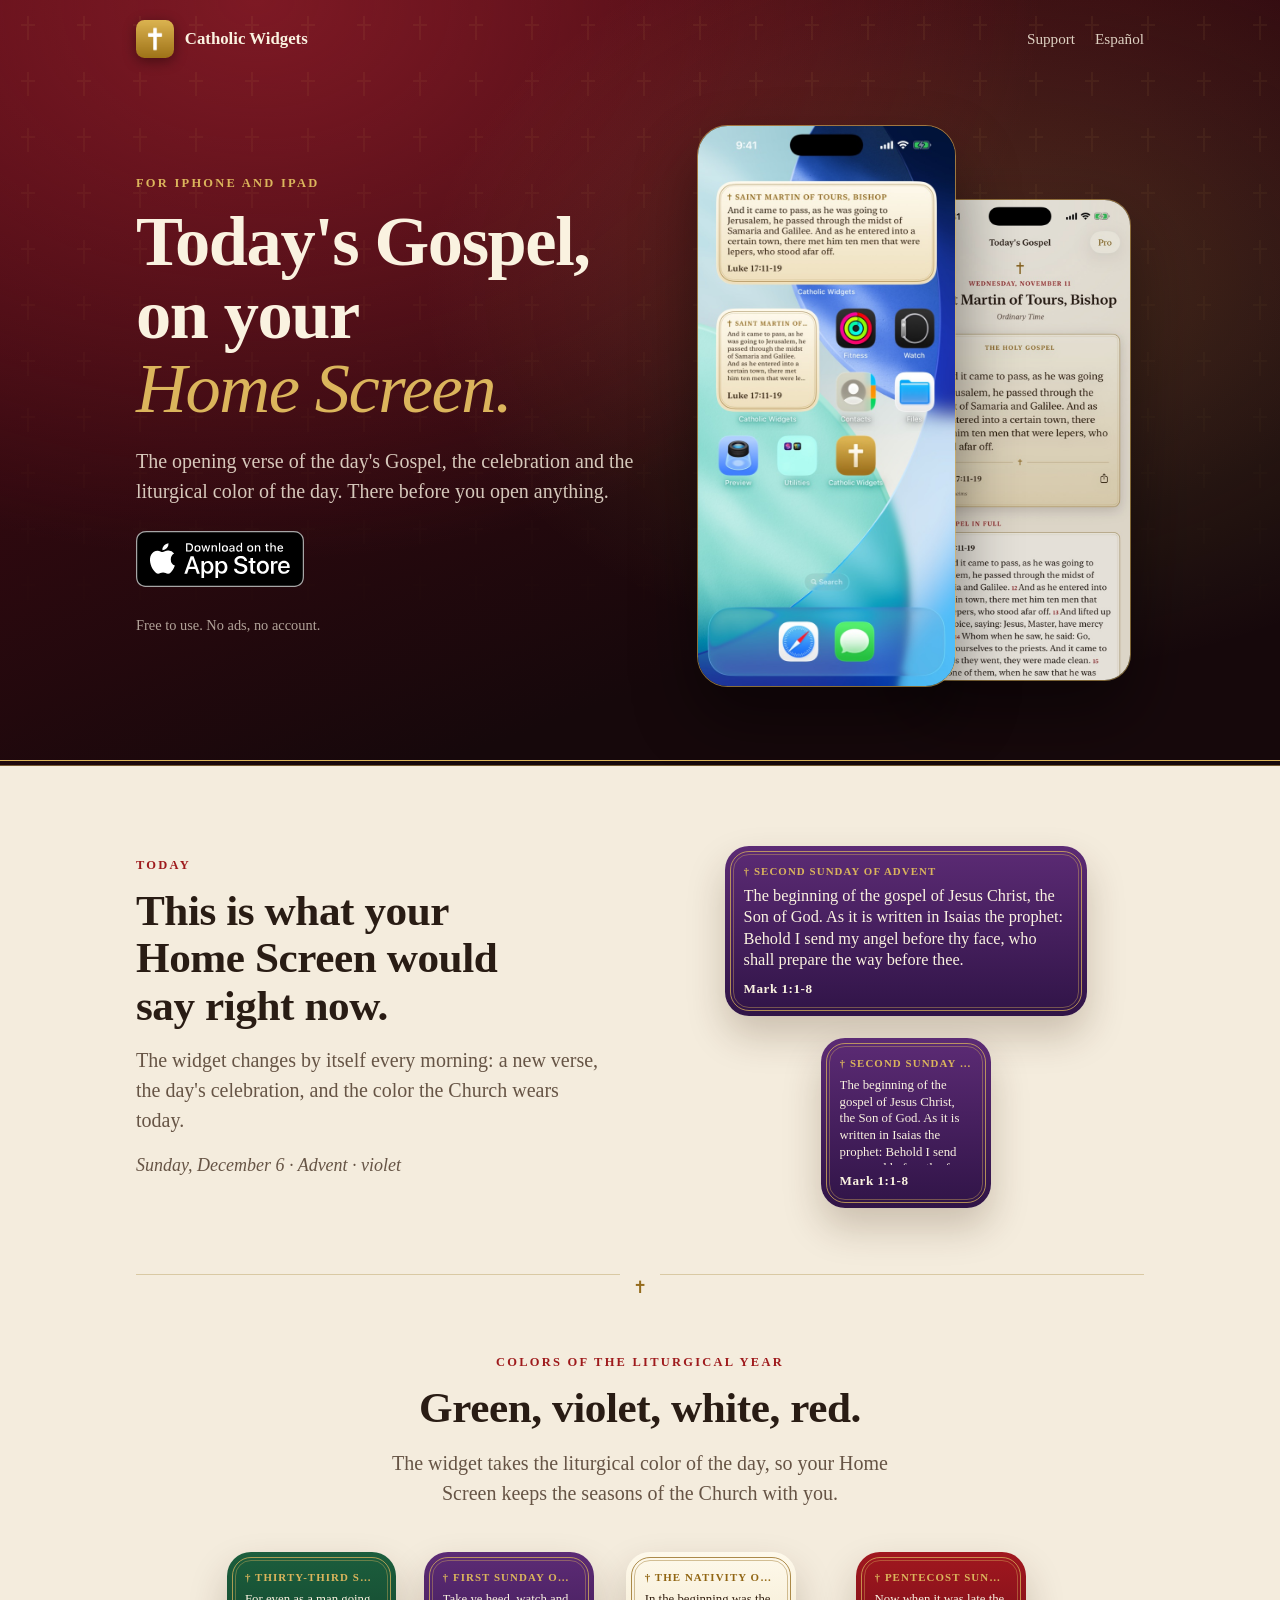
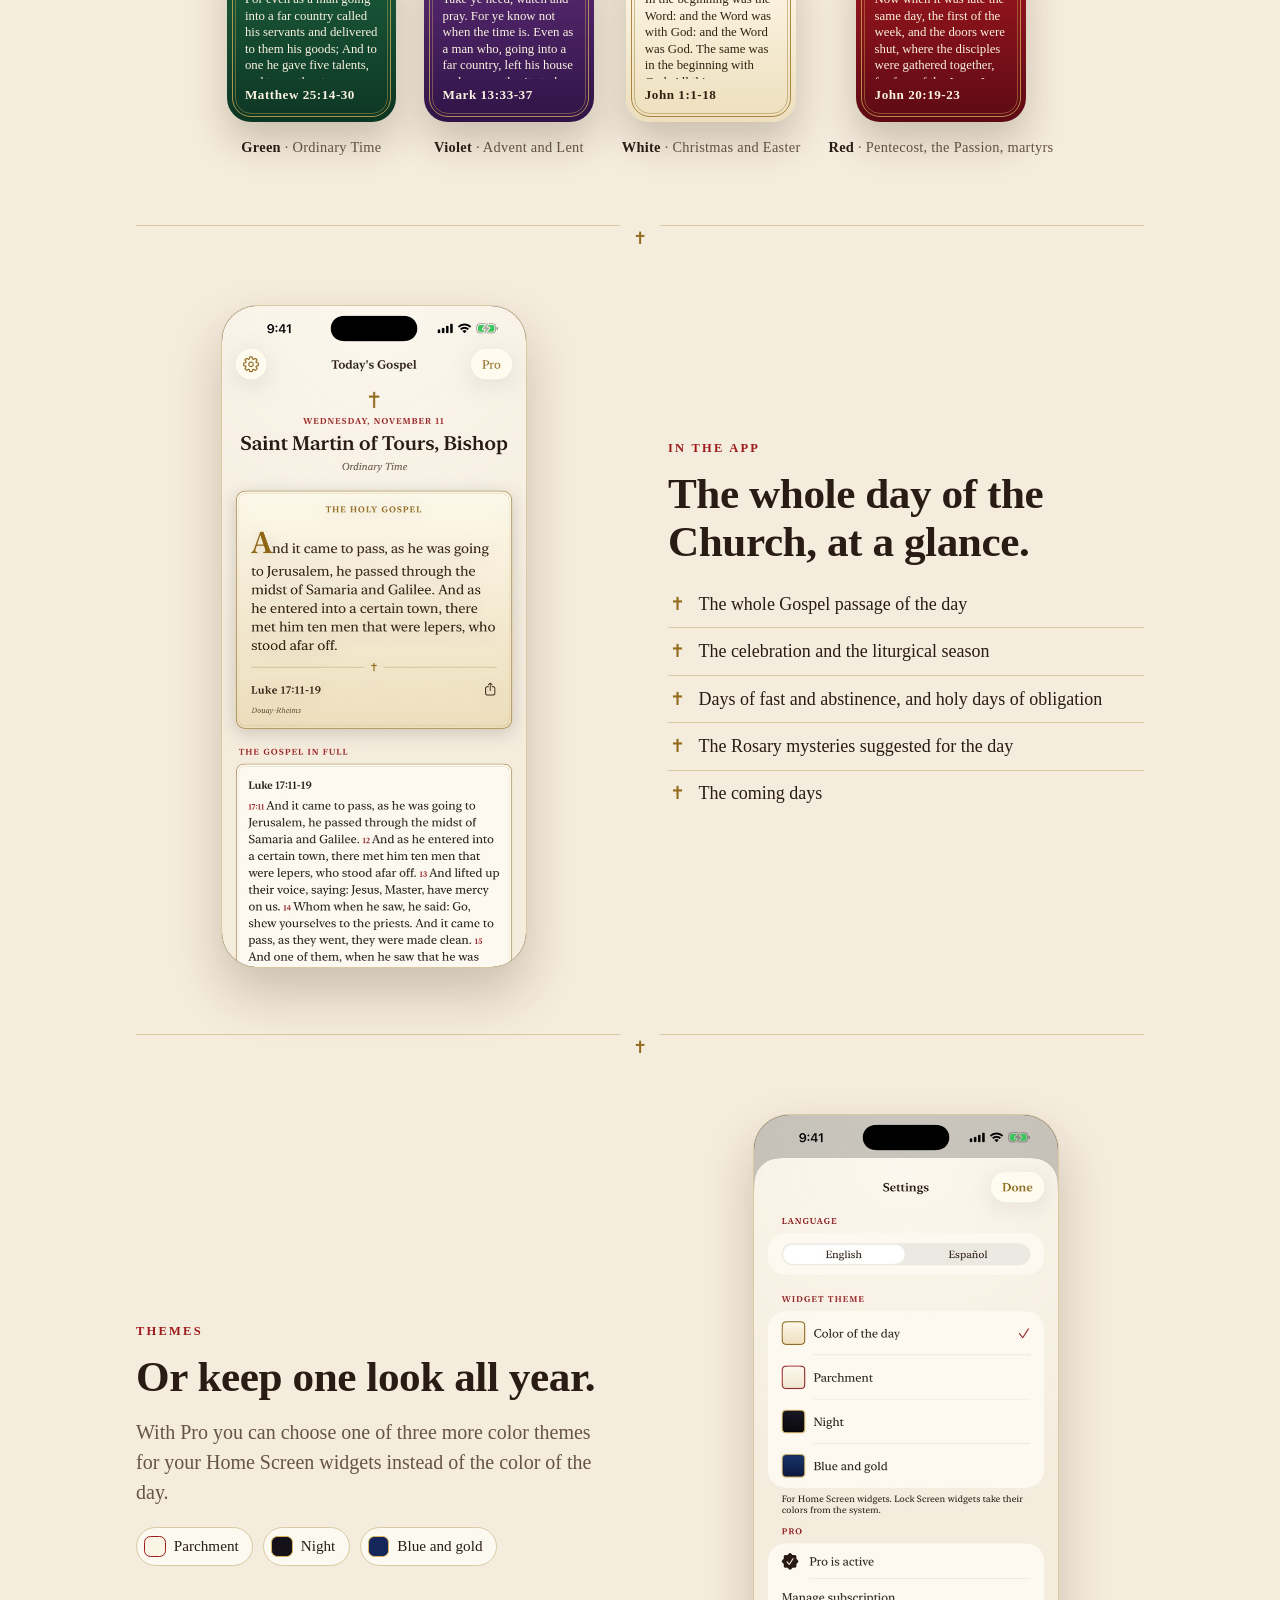
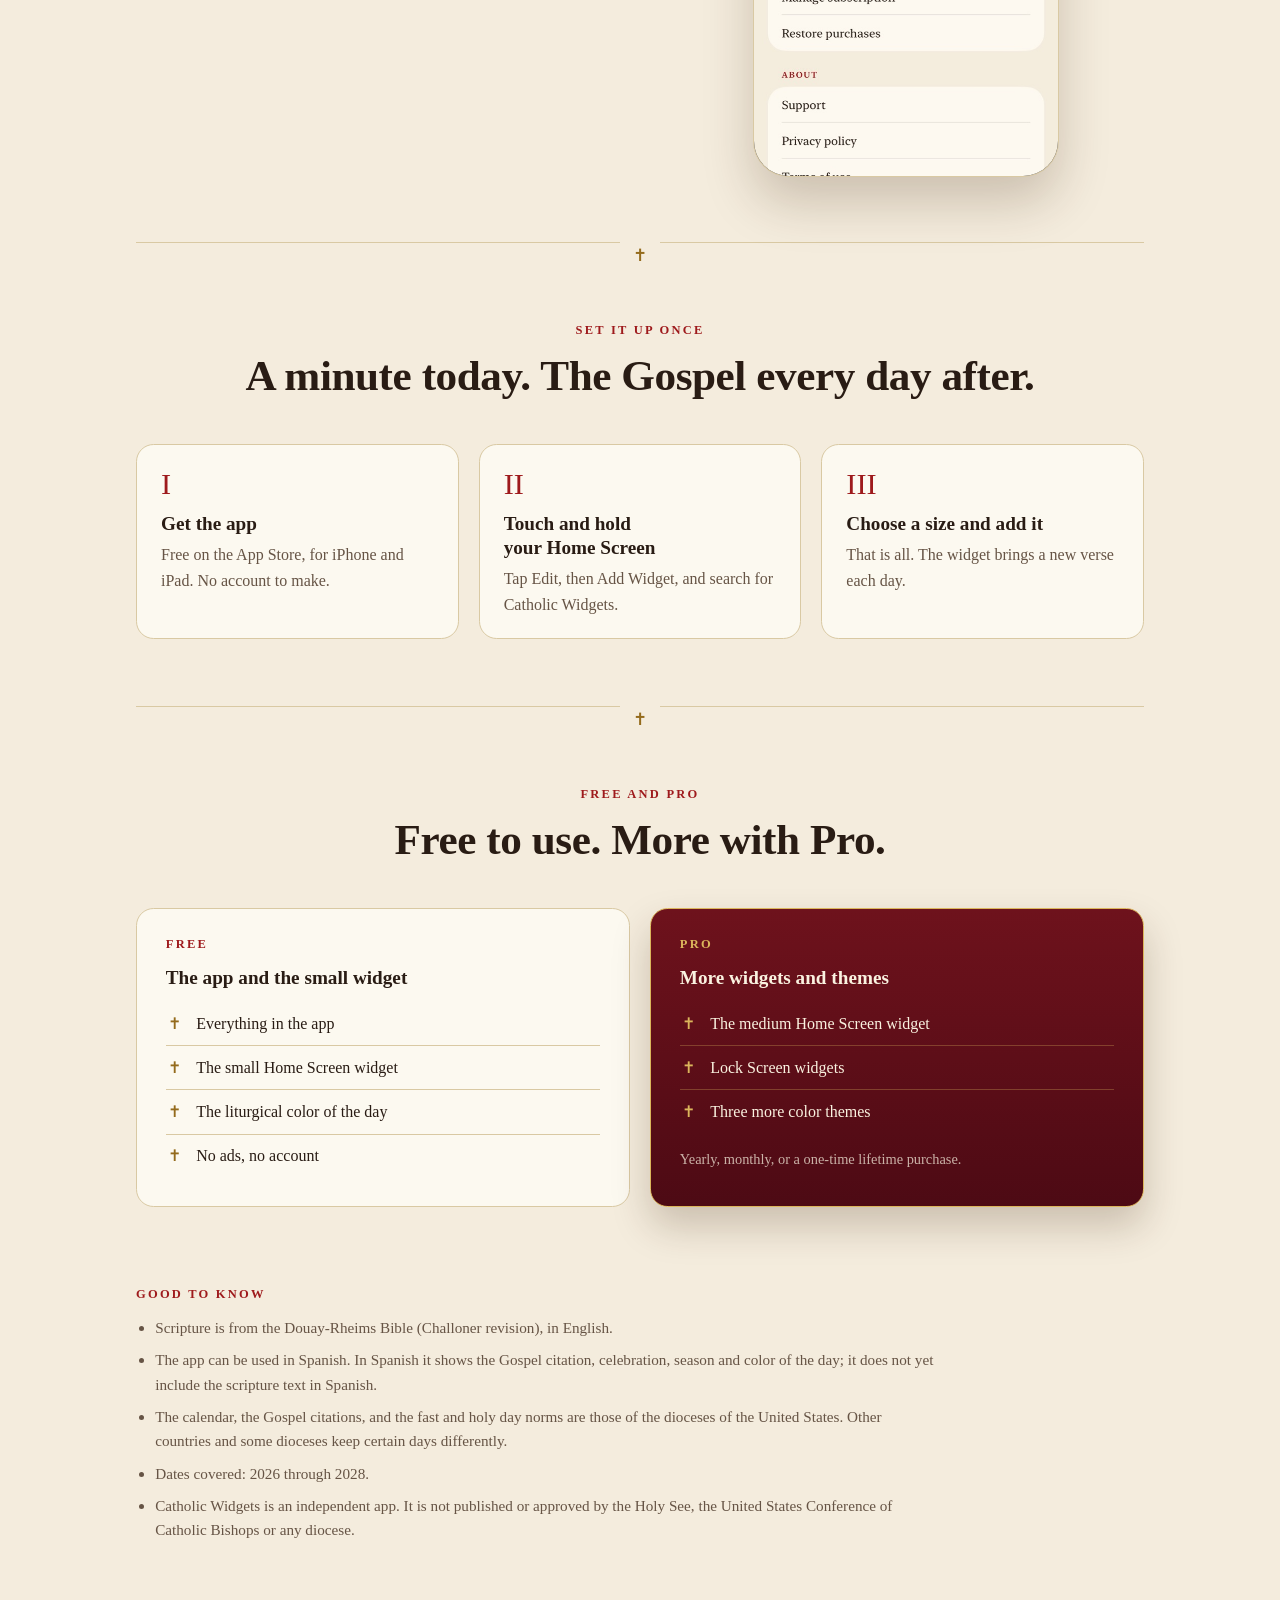
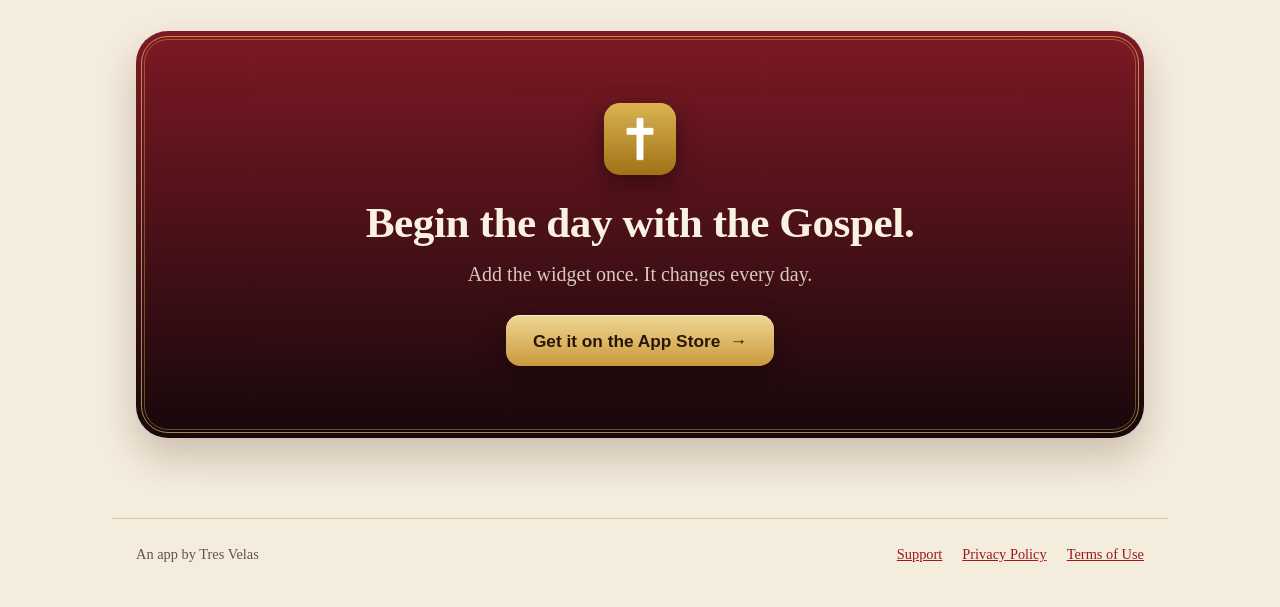
==== commit faa93133: "Reapply "Publish the landing page in English and Spanish" This reverts commit 91568fc28e3c7c4372f35d" ====
--- a/index.html
+++ b/index.html
@@ -3,15 +3,190 @@
 <head>
 <meta charset="utf-8">
 <meta name="viewport" content="width=device-width, initial-scale=1">
-<title>Catholic Widgets</title>
-<link rel="stylesheet" href="style.css">
+<title>Catholic Widgets: the daily Gospel on your Home Screen</title>
+<meta name="description" content="The opening of today's Gospel on your iPhone Home Screen and Lock Screen, with the celebration and liturgical color of the day. English and Spanish. No ads, no account.">
+<meta name="apple-itunes-app" content="app-id=6833285735">
+<meta name="theme-color" content="#4d0a14">
+<meta property="og:type" content="website">
+<meta property="og:title" content="Catholic Widgets: the daily Gospel on your Home Screen">
+<meta property="og:description" content="Today's Gospel, celebration and liturgical color on your Home Screen and Lock Screen.">
+<meta property="og:image" content="https://tresvelas.github.io/catholic-widgets/img/home-en.jpg">
+<link rel="alternate" hreflang="es" href="index-es.html">
+<link rel="icon" href="img/icon.png">
+<link rel="apple-touch-icon" href="img/icon.png">
+<link rel="stylesheet" href="landing.css">
 </head>
 <body>
-<h1>Catholic Widgets</h1>
-<p>The daily Gospel on your Home Screen and Lock Screen, in English and Spanish. An app by Tres Velas.</p>
-<ul>
-  <li><a href="support.html">Support</a> · <a href="support-es.html">Soporte</a></li>
-  <li><a href="privacy.html">Privacy Policy</a> · <a href="privacy-es.html">Política de privacidad</a></li>
-</ul>
+
+<div class="hero">
+  <header class="wrap top">
+    <a class="brand" href="index.html"><img src="img/icon.png" alt="" width="40" height="40">Catholic Widgets</a>
+    <nav>
+      <a class="hide-s" href="support.html">Support</a>
+      <a href="index-es.html" lang="es">Español</a>
+    </nav>
+  </header>
+
+  <div class="wrap hero-grid">
+    <div>
+      <p class="label">For iPhone and iPad</p>
+      <h1>Today's Gospel, on your <em>Home Screen.</em></h1>
+      <p class="lede">The opening verse of the day's Gospel, the celebration and the liturgical color of the day. There before you open anything.</p>
+      <a class="badge" href="https://apps.apple.com/app/id6833285735"><img src="img/app-store-badge-en.svg" width="120" height="40" alt="Download on the App Store"></a>
+      <span class="small cta-note">Free to use. No ads, no account.</span>
+    </div>
+    <div class="duo">
+      <div class="shot"><img src="img/home-en.jpg" width="598" height="1300" alt="An iPhone Home Screen with two Catholic Widgets showing the day's Gospel verse and celebration"></div>
+      <div class="shot"><img src="img/today-en.jpg" width="598" height="1300" alt="The Today screen of the app with the Gospel passage of the day"></div>
+    </div>
+  </div>
+</div>
+
+<main>
+
+<section class="wrap split reveal" id="today" hidden>
+  <div>
+    <p class="label">Today</p>
+    <h2>This is what your Home Screen would say right now.</h2>
+    <p class="lede">The widget changes by itself every morning: a new verse, the day's celebration, and the color the Church wears today.</p>
+    <p class="today-date"></p>
+  </div>
+  <div class="today-widgets" aria-label="Today's widget, in two sizes">
+    <div class="w w-md"><p class="w-h"></p><p class="w-t"></p><p class="w-r"></p></div>
+    <div class="w w-sm"><p class="w-h"></p><p class="w-t"></p><p class="w-r"></p></div>
+  </div>
+</section>
+
+<hr class="rule" id="today-rule" hidden>
+
+<section class="wrap colors reveal">
+  <p class="label">Colors of the liturgical year</p>
+  <h2>Green, violet, white, red.</h2>
+  <p class="lede">The widget takes the liturgical color of the day, so your Home Screen keeps the seasons of the Church with you.</p>
+  <ul class="swatches">
+    <li>
+      <div class="w w-sm"><p class="w-h">Thirty-Third Sunday in Ordinary Time</p><p class="w-t">For even as a man going into a far country called his servants and delivered to them his goods; And to one he gave five talents, and to another two, and to another one, to every one according to his proper ability…</p><p class="w-r">Matthew 25:14-30</p></div>
+      <span class="small"><b>Green</b> · Ordinary Time</span>
+    </li>
+    <li>
+      <div class="w w-sm violet"><p class="w-h">First Sunday of Advent</p><p class="w-t">Take ye heed, watch and pray. For ye know not when the time is. Even as a man who, going into a far country, left his house and gave authority to his servants over every work and commanded the porter to watch.</p><p class="w-r">Mark 13:33-37</p></div>
+      <span class="small"><b>Violet</b> · Advent and Lent</span>
+    </li>
+    <li>
+      <div class="w w-sm white"><p class="w-h">The Nativity of the Lord (Christmas)</p><p class="w-t">In the beginning was the Word: and the Word was with God: and the Word was God. The same was in the beginning with God. All things were made by him: and without him was made nothing that was made.</p><p class="w-r">John 1:1-18</p></div>
+      <span class="small"><b>White</b> · Christmas and Easter</span>
+    </li>
+    <li>
+      <div class="w w-sm red"><p class="w-h">Pentecost Sunday</p><p class="w-t">Now when it was late the same day, the first of the week, and the doors were shut, where the disciples were gathered together, for fear of the Jews, Jesus came and stood in the midst and said to them: Peace be to you.</p><p class="w-r">John 20:19-23</p></div>
+      <span class="small"><b>Red</b> · Pentecost, the Passion, martyrs</span>
+    </li>
+  </ul>
+</section>
+
+<hr class="rule">
+
+<section class="wrap split reveal">
+  <div class="shot solo"><img src="img/today-en.jpg" width="598" height="1300" loading="lazy" alt="The Today screen of the app with the Gospel passage of the day"></div>
+  <div>
+    <p class="label">In the app</p>
+    <h2>The whole day of the Church, at a glance.</h2>
+    <ul class="ticks">
+      <li>The whole Gospel passage of the day</li>
+      <li>The celebration and the liturgical season</li>
+      <li>Days of fast and abstinence, and holy days of obligation</li>
+      <li>The Rosary mysteries suggested for the day</li>
+      <li>The coming days</li>
+    </ul>
+  </div>
+</section>
+
+<hr class="rule">
+
+<section class="wrap split flip reveal">
+  <div class="shot solo"><img src="img/themes-en.jpg" width="598" height="1300" loading="lazy" alt="The theme picker with four widget color themes"></div>
+  <div>
+    <p class="label">Themes</p>
+    <h2>Or keep one look all year.</h2>
+    <p class="lede">With Pro you can choose one of three more color themes for your Home Screen widgets instead of the color of the day.</p>
+    <ul class="themes">
+      <li><i style="background:#fbf5e6;border-color:#9e1a1c"></i>Parchment</li>
+      <li><i style="background:#14111a"></i>Night</li>
+      <li><i style="background:#14265a"></i>Blue and gold</li>
+    </ul>
+  </div>
+</section>
+
+<hr class="rule">
+
+<section class="wrap center reveal">
+  <p class="label">Set it up once</p>
+  <h2>A minute today. The Gospel every day after.</h2>
+  <ol class="steps">
+    <li><h3>Get the app</h3><p>Free on the App Store, for iPhone and iPad. No account to make.</p></li>
+    <li><h3>Touch and hold your Home Screen</h3><p>Tap Edit, then Add Widget, and search for Catholic Widgets.</p></li>
+    <li><h3>Choose a size and add it</h3><p>That is all. The widget brings a new verse each day.</p></li>
+  </ol>
+</section>
+
+<hr class="rule">
+
+<section class="wrap center reveal">
+  <p class="label">Free and Pro</p>
+  <h2>Free to use. More with Pro.</h2>
+  <div class="cards">
+    <div class="card">
+      <p class="label">Free</p>
+      <h3>The app and the small widget</h3>
+      <ul class="ticks">
+        <li>Everything in the app</li>
+        <li>The small Home Screen widget</li>
+        <li>The liturgical color of the day</li>
+        <li>No ads, no account</li>
+      </ul>
+    </div>
+    <div class="card pro">
+      <p class="label">Pro</p>
+      <h3>More widgets and themes</h3>
+      <ul class="ticks">
+        <li>The medium Home Screen widget</li>
+        <li>Lock Screen widgets</li>
+        <li>Three more color themes</li>
+      </ul>
+      <p class="small">Yearly, monthly, or a one-time lifetime purchase.</p>
+    </div>
+  </div>
+</section>
+
+<section class="wrap notes">
+  <p class="label">Good to know</p>
+  <ul>
+    <li>Scripture is from the Douay-Rheims Bible (Challoner revision), in English.</li>
+    <li>The app can be used in Spanish. In Spanish it shows the Gospel citation, celebration, season and color of the day; it does not yet include the scripture text in Spanish.</li>
+    <li>The calendar, the Gospel citations, and the fast and holy day norms are those of the dioceses of the United States. Other countries and some dioceses keep certain days differently.</li>
+    <li>Dates covered: 2026 through 2028.</li>
+    <li>Catholic Widgets is an independent app. It is not published or approved by the Holy See, the United States Conference of Catholic Bishops or any diocese.</li>
+  </ul>
+</section>
+
+<section class="wrap closing reveal">
+  <div class="w">
+    <img src="img/icon.png" alt="" width="72" height="72" loading="lazy">
+    <h2>Begin the day with the Gospel.</h2>
+    <p class="lede">Add the widget once. It changes every day.</p>
+    <a class="cta" href="https://apps.apple.com/app/id6833285735">Get it on the App Store</a>
+  </div>
+</section>
+</main>
+
+<footer class="wrap">
+  <span>An app by Tres Velas</span>
+  <nav>
+    <a href="support.html">Support</a>
+    <a href="privacy.html">Privacy Policy</a>
+    <a href="https://www.apple.com/legal/internet-services/itunes/dev/stdeula/">Terms of Use</a>
+  </nav>
+</footer>
+
+<script src="landing.js" defer></script>
 </body>
 </html>
--- a/landing.css
+++ b/landing.css
@@ -0,0 +1,373 @@
+/* Landing page only. The support and privacy pages use style.css.
+   Colours follow the app's missal theme (Shared/Theme.swift). */
+:root {
+  color-scheme: light dark;
+  --parchment: #f4ecdd;
+  --vellum: #fcf9f0;
+  --ink: #291c14;
+  --ink-soft: #665445;
+  --rubric: #9e1a1c;
+  --gold: #946b1c;
+  --rule: #d9c9a3;
+  --shadow: rgba(60, 30, 10, 0.22);
+  /* Fixed tones, the same in light and dark. */
+  --burgundy: #6e121c;
+  --burgundy-deep: #4d0a14;
+  --night: #16080b;
+  --ivory: #faf2e0;
+  --gold-leaf: #dbb55c;
+  --serif: ui-serif, "New York", "Iowan Old Style", "Palatino Linotype", Palatino, "Book Antiqua", Georgia, serif;
+  --sans: -apple-system, BlinkMacSystemFont, "Segoe UI", Roboto, sans-serif;
+}
+@media (prefers-color-scheme: dark) {
+  :root {
+    --parchment: #110e11;
+    --vellum: #201c1b;
+    --ink: #ede3cc;
+    --ink-soft: #b3a68f;
+    --rubric: #e0665c;
+    --gold: #d6ad57;
+    --rule: #4a3f2c;
+    --shadow: rgba(0, 0, 0, 0.5);
+  }
+}
+
+* { box-sizing: border-box; }
+html { -webkit-text-size-adjust: 100%; scroll-behavior: smooth; }
+body {
+  margin: 0;
+  background: var(--parchment);
+  color: var(--ink);
+  font: 18px/1.6 var(--serif);
+  -webkit-font-smoothing: antialiased;
+}
+a { color: var(--rubric); }
+img { max-width: 100%; height: auto; display: block; }
+[hidden] { display: none !important; }
+
+.wrap { max-width: 66rem; margin: 0 auto; padding-left: 1.5rem; padding-right: 1.5rem; }
+
+.label {
+  font: 600 0.78rem/1.2 var(--serif);
+  letter-spacing: 0.18em;
+  text-transform: uppercase;
+  color: var(--rubric);
+  margin: 0 0 0.9rem;
+}
+h1, h2, h3 { font-weight: 600; text-wrap: balance; }
+h1 { font-size: clamp(2.5rem, 6vw, 4.4rem); line-height: 1.04; margin: 0 0 1.3rem; letter-spacing: -0.02em; }
+h2 { font-size: clamp(1.8rem, 3.6vw, 2.7rem); line-height: 1.1; margin: 0 0 1rem; letter-spacing: -0.01em; }
+h3 { font-size: 1.2rem; line-height: 1.25; margin: 0 0 0.4rem; }
+p { margin: 0 0 1rem; }
+.lede { font-size: 1.25rem; line-height: 1.5; color: var(--ink-soft); max-width: 33rem; }
+.small { font-size: 0.9rem; color: var(--ink-soft); }
+.center { text-align: center; }
+.center .lede, .colors .lede { margin-left: auto; margin-right: auto; }
+
+/* ---------- Hero: always dark, like a missal cover ---------- */
+.hero {
+  position: relative;
+  overflow: hidden;
+  color: var(--ivory);
+  background:
+    radial-gradient(60rem 40rem at 78% 38%, rgba(219, 181, 92, 0.2), transparent 60%),
+    radial-gradient(70rem 50rem at 20% 0%, #7d1924, transparent 70%),
+    linear-gradient(160deg, var(--burgundy-deep), var(--night) 75%);
+}
+.hero::before { /* faint field of crosses, as on a stamped binding */
+  content: "";
+  position: absolute;
+  inset: 0;
+  opacity: 0.07;
+  background-image: url("data:image/svg+xml,%3Csvg xmlns='http://www.w3.org/2000/svg' width='56' height='56'%3E%3Cpath d='M27 16h2v8h6v2h-6v14h-2V26h-6v-2h6z' fill='%23dbb55c'/%3E%3C/svg%3E");
+  -webkit-mask-image: linear-gradient(to bottom, #000, transparent 85%);
+  mask-image: linear-gradient(to bottom, #000, transparent 85%);
+  pointer-events: none;
+}
+.hero::after { /* gold fillet along the lower edge */
+  content: "";
+  position: absolute;
+  left: 0; right: 0; bottom: 0;
+  height: 4px;
+  border-top: 1px solid var(--gold-leaf);
+  border-bottom: 1px solid rgba(219, 181, 92, 0.45);
+}
+.hero > * { position: relative; }
+
+.top {
+  display: flex;
+  justify-content: space-between;
+  align-items: center;
+  padding-top: 1.25rem;
+  padding-bottom: 1.25rem;
+  font-size: 0.95rem;
+}
+.top a { color: var(--ivory); text-decoration: none; }
+.top nav { display: flex; align-items: center; gap: 1.25rem; }
+.top nav a { opacity: 0.85; }
+.top nav a:hover { opacity: 1; text-decoration: underline; }
+.brand { display: flex; align-items: center; gap: 0.65rem; font-weight: 600; font-size: 1.05rem; }
+.brand img { width: 2.4rem; height: 2.4rem; border-radius: 22%; box-shadow: 0 0.2rem 0.8rem rgba(0, 0, 0, 0.4); }
+
+.hero-grid {
+  display: grid;
+  grid-template-columns: 1.05fr 0.95fr;
+  gap: 2.5rem;
+  align-items: center;
+  padding-top: 3rem;
+  padding-bottom: 5rem;
+}
+.hero .label { color: var(--gold-leaf); }
+.hero h1 em { font-style: italic; font-weight: 500; color: var(--gold-leaf); }
+.hero .lede { color: rgba(250, 242, 224, 0.82); }
+.hero .small { color: rgba(250, 242, 224, 0.66); }
+
+.cta {
+  display: inline-flex;
+  align-items: center;
+  gap: 0.6rem;
+  margin-top: 0.9rem;
+  padding: 0.95rem 1.7rem;
+  border-radius: 0.9rem;
+  background: linear-gradient(#f0d795, #c9993a);
+  color: #2a1608;
+  text-decoration: none;
+  font: 600 1.08rem/1.2 var(--sans);
+  box-shadow: 0 0.6rem 1.6rem rgba(0, 0, 0, 0.35), inset 0 1px 0 rgba(255, 255, 255, 0.55);
+  transition: transform 0.15s ease, filter 0.15s ease;
+}
+.cta::after { content: "\2192"; transition: transform 0.15s ease; }
+.cta:hover, .cta:focus-visible { filter: brightness(1.06); transform: translateY(-1px); }
+.cta:hover::after { transform: translateX(3px); }
+.cta-note { display: block; margin-top: 0.9rem; }
+/* Apple's official badge, unaltered. Apple asks for at least 40px height and clear space around it. */
+.badge { display: inline-block; margin: 0.6rem 0 0.2rem; border-radius: 0.6rem; }
+.badge img { height: 3.5rem; width: auto; }
+.cta.red {
+  background: linear-gradient(var(--burgundy), var(--burgundy-deep));
+  color: var(--ivory);
+  border: 1px solid var(--gold-leaf);
+  box-shadow: 0 0.6rem 1.4rem var(--shadow);
+}
+
+/* A screenshot, shown as a screenshot: rounded, with a gold hairline. */
+.shot {
+  border-radius: 11.5% / 5.3%;
+  overflow: hidden;
+  box-shadow: 0 0 0 1px rgba(219, 181, 92, 0.6), 0 2rem 4rem rgba(0, 0, 0, 0.45);
+  background: #1b1716;
+}
+.shot img { width: 100%; }
+.duo { display: flex; justify-content: center; align-items: flex-start; }
+.duo .shot:first-child { width: 56%; z-index: 2; }
+.duo .shot:last-child { width: 48%; margin-left: -10%; margin-top: 16%; filter: brightness(0.9); }
+.solo { width: min(100%, 19rem); margin: 0 auto; box-shadow: 0 0 0 1px var(--rule), 0 1.6rem 3.2rem var(--shadow); }
+
+/* ---------- Sections ---------- */
+section { padding-top: 5rem; padding-bottom: 5rem; }
+.rule {
+  border: 0;
+  height: 1px;
+  background: var(--rule);
+  margin: 0 auto;
+  max-width: 63rem;
+  overflow: visible;
+}
+.rule::after {
+  content: "\271D";
+  display: block;
+  width: 2.5rem;
+  margin: -0.85rem auto 0;
+  text-align: center;
+  color: var(--gold);
+  background: var(--parchment);
+  font-size: 1.05rem;
+  line-height: 1.7rem;
+}
+
+.split {
+  display: grid;
+  grid-template-columns: 1fr 1fr;
+  gap: 3.5rem;
+  align-items: center;
+}
+.split.flip > :first-child { order: 2; }
+
+/* ---------- Widgets drawn in CSS, in the vestment colours of Theme.swift ---------- */
+.w {
+  --top: #1c5e3d; --bottom: #0d3624; --w-ink: var(--ivory); --w-accent: var(--gold-leaf);
+  position: relative;
+  display: flex;
+  flex-direction: column;
+  gap: 0.3rem;
+  padding: 1.05rem 1.15rem;
+  border-radius: 1.5rem;
+  background: linear-gradient(var(--top), var(--bottom));
+  color: var(--w-ink);
+  box-shadow: 0 1.2rem 2.4rem var(--shadow);
+  text-align: left;
+}
+.w::before, .w::after {
+  content: "";
+  position: absolute;
+  pointer-events: none;
+  border: 1px solid var(--w-accent);
+}
+.w::before { inset: 5px; border-radius: calc(1.5rem - 5px); opacity: 0.75; }
+.w::after { inset: 8px; border-radius: calc(1.5rem - 8px); opacity: 0.4; }
+.w.white { --top: #fef9eb; --bottom: #eddfbd; --w-ink: #332112; --w-accent: #916614; }
+.w.red { --top: #a1171f; --bottom: #5c0a14; }
+.w.violet { --top: #5c2b75; --bottom: #301447; }
+.w p { margin: 0; }
+.w-h {
+  font-size: 0.68rem;
+  font-weight: 600;
+  letter-spacing: 0.1em;
+  text-transform: uppercase;
+  color: var(--w-accent);
+  white-space: nowrap;
+  overflow: hidden;
+  text-overflow: ellipsis;
+}
+.w-h::before { content: "\2020\00a0"; }
+.w-t {
+  flex: 1;
+  min-height: 0;
+  display: -webkit-box;
+  -webkit-box-orient: vertical;
+  overflow: hidden;
+  line-height: 1.3;
+}
+.w-r { font-size: 0.82rem; font-weight: 600; letter-spacing: 0.04em; white-space: nowrap; overflow: hidden; text-overflow: ellipsis; }
+.w-sm { width: 10.6rem; height: 10.6rem; }
+.w-sm .w-t { font-size: 0.8rem; -webkit-line-clamp: 6; line-clamp: 6; }
+.w-md { width: min(100%, 22.6rem); height: 10.6rem; }
+.w-md .w-t { font-size: 1.02rem; -webkit-line-clamp: 4; line-clamp: 4; }
+
+.today-widgets { display: flex; flex-direction: column; align-items: center; gap: 1.4rem; }
+.today-date { font-style: italic; color: var(--ink-soft); }
+
+.colors { text-align: center; }
+.swatches {
+  display: grid;
+  grid-template-columns: repeat(4, auto);
+  justify-content: center;
+  gap: 2rem 1.75rem;
+  margin: 2.75rem 0 0;
+  padding: 0;
+  list-style: none;
+}
+.swatches li { display: flex; flex-direction: column; align-items: center; gap: 0.9rem; }
+.swatches .small { letter-spacing: 0.02em; }
+.swatches b { color: var(--ink); font-weight: 600; }
+
+/* ---------- Lists, steps, cards ---------- */
+.ticks { list-style: none; padding: 0; margin: 0 0 1rem; }
+.ticks li { position: relative; padding: 0.55rem 0 0.55rem 1.9rem; border-bottom: 1px solid var(--rule); }
+.ticks li:last-child { border-bottom: 0; }
+.ticks li::before { content: "\271D"; position: absolute; left: 0.15rem; color: var(--gold); }
+
+.themes { display: flex; flex-wrap: wrap; gap: 0.6rem; margin: 1.25rem 0 0; padding: 0; list-style: none; }
+.themes li {
+  display: inline-flex; align-items: center; gap: 0.5rem;
+  padding: 0.4rem 0.85rem 0.4rem 0.45rem;
+  border: 1px solid var(--rule); border-radius: 999px; background: var(--vellum);
+  font-size: 0.95rem;
+}
+.themes i { width: 1.35rem; height: 1.35rem; border-radius: 0.4rem; border: 1px solid var(--gold-leaf); }
+
+.steps { display: grid; grid-template-columns: repeat(3, 1fr); gap: 1.25rem; margin: 2.75rem 0 0; padding: 0; list-style: none; counter-reset: step; text-align: left; }
+.steps li {
+  counter-increment: step;
+  background: var(--vellum);
+  border: 1px solid var(--rule);
+  border-radius: 1.1rem;
+  padding: 1.5rem 1.5rem 1.3rem;
+}
+.steps li::before {
+  content: counter(step, upper-roman);
+  display: block;
+  font-size: 1.9rem;
+  line-height: 1;
+  color: var(--rubric);
+  margin-bottom: 0.8rem;
+}
+.steps p { margin: 0; color: var(--ink-soft); font-size: 1rem; }
+
+.cards { display: grid; grid-template-columns: 1fr 1fr; gap: 1.25rem; margin-top: 2.75rem; text-align: left; }
+.card {
+  position: relative;
+  background: var(--vellum);
+  border: 1px solid var(--rule);
+  border-radius: 1.1rem;
+  padding: 1.75rem 1.8rem;
+}
+.card p:last-child { margin-bottom: 0; }
+.card.pro {
+  background: linear-gradient(var(--burgundy), var(--burgundy-deep));
+  border-color: var(--gold-leaf);
+  color: var(--ivory);
+  box-shadow: 0 1.2rem 2.4rem var(--shadow);
+}
+.card.pro .label { color: var(--gold-leaf); }
+.card.pro .ticks li { border-color: rgba(219, 181, 92, 0.3); }
+.card.pro .ticks li::before { color: var(--gold-leaf); }
+.card .ticks { margin: 0.75rem 0 0; font-size: 1rem; }
+.card .small { margin-top: 0.9rem; }
+.card.pro .small { color: rgba(250, 242, 224, 0.72); }
+
+.notes { padding-top: 0; }
+.notes ul { padding-left: 1.2rem; margin: 0; color: var(--ink-soft); font-size: 0.95rem; max-width: 50rem; }
+.notes li { margin-bottom: 0.5rem; }
+
+/* ---------- Closing: one large red widget ---------- */
+.closing { padding-top: 0; }
+.closing .w {
+  --top: #7d1924; --bottom: var(--night);
+  align-items: center;
+  text-align: center;
+  padding: 4.5rem 1.5rem;
+  border-radius: 2rem;
+  gap: 0;
+}
+.closing .w::before { border-radius: calc(2rem - 5px); }
+.closing .w::after { border-radius: calc(2rem - 8px); }
+.closing img { width: 4.5rem; height: 4.5rem; border-radius: 22%; margin-bottom: 1.5rem; box-shadow: 0 0.6rem 1.6rem rgba(0, 0, 0, 0.4); }
+.closing .lede { color: rgba(250, 242, 224, 0.82); margin: 0 auto 0.75rem; }
+.closing .w h2 { margin-bottom: 0.8rem; }
+
+footer {
+  border-top: 1px solid var(--rule);
+  padding-top: 1.5rem;
+  padding-bottom: 2.5rem;
+  font-size: 0.9rem;
+  color: var(--ink-soft);
+  display: flex;
+  flex-wrap: wrap;
+  gap: 0.5rem 1.5rem;
+  justify-content: space-between;
+}
+footer nav { display: flex; flex-wrap: wrap; gap: 0.5rem 1.25rem; }
+
+/* Sections rise gently into place; off when the visitor asks for less motion. */
+@media (prefers-reduced-motion: no-preference) {
+  .js .reveal { opacity: 0; transform: translateY(1.25rem); transition: opacity 0.7s ease, transform 0.7s ease; }
+  .js .reveal.in { opacity: 1; transform: none; }
+}
+
+@media (max-width: 820px) {
+  section { padding-top: 3.5rem; padding-bottom: 3.5rem; }
+  .hero-grid, .split { grid-template-columns: 1fr; gap: 2.5rem; }
+  .hero-grid { padding-top: 1.5rem; padding-bottom: 3.5rem; }
+  .split.flip > :first-child { order: 0; }
+  .duo { max-width: 24rem; margin: 0 auto; }
+  .swatches { grid-template-columns: repeat(2, auto); gap: 1.5rem 1rem; }
+  .steps, .cards { grid-template-columns: 1fr; }
+  .solo { width: min(74%, 17rem); }
+  .closing .w { padding: 3.25rem 1.25rem; }
+}
+@media (max-width: 400px) {
+  .w-sm { width: 9.4rem; height: 9.4rem; }
+  .w-sm .w-t { font-size: 0.72rem; }
+  .top nav a.hide-s { display: none; }
+}
